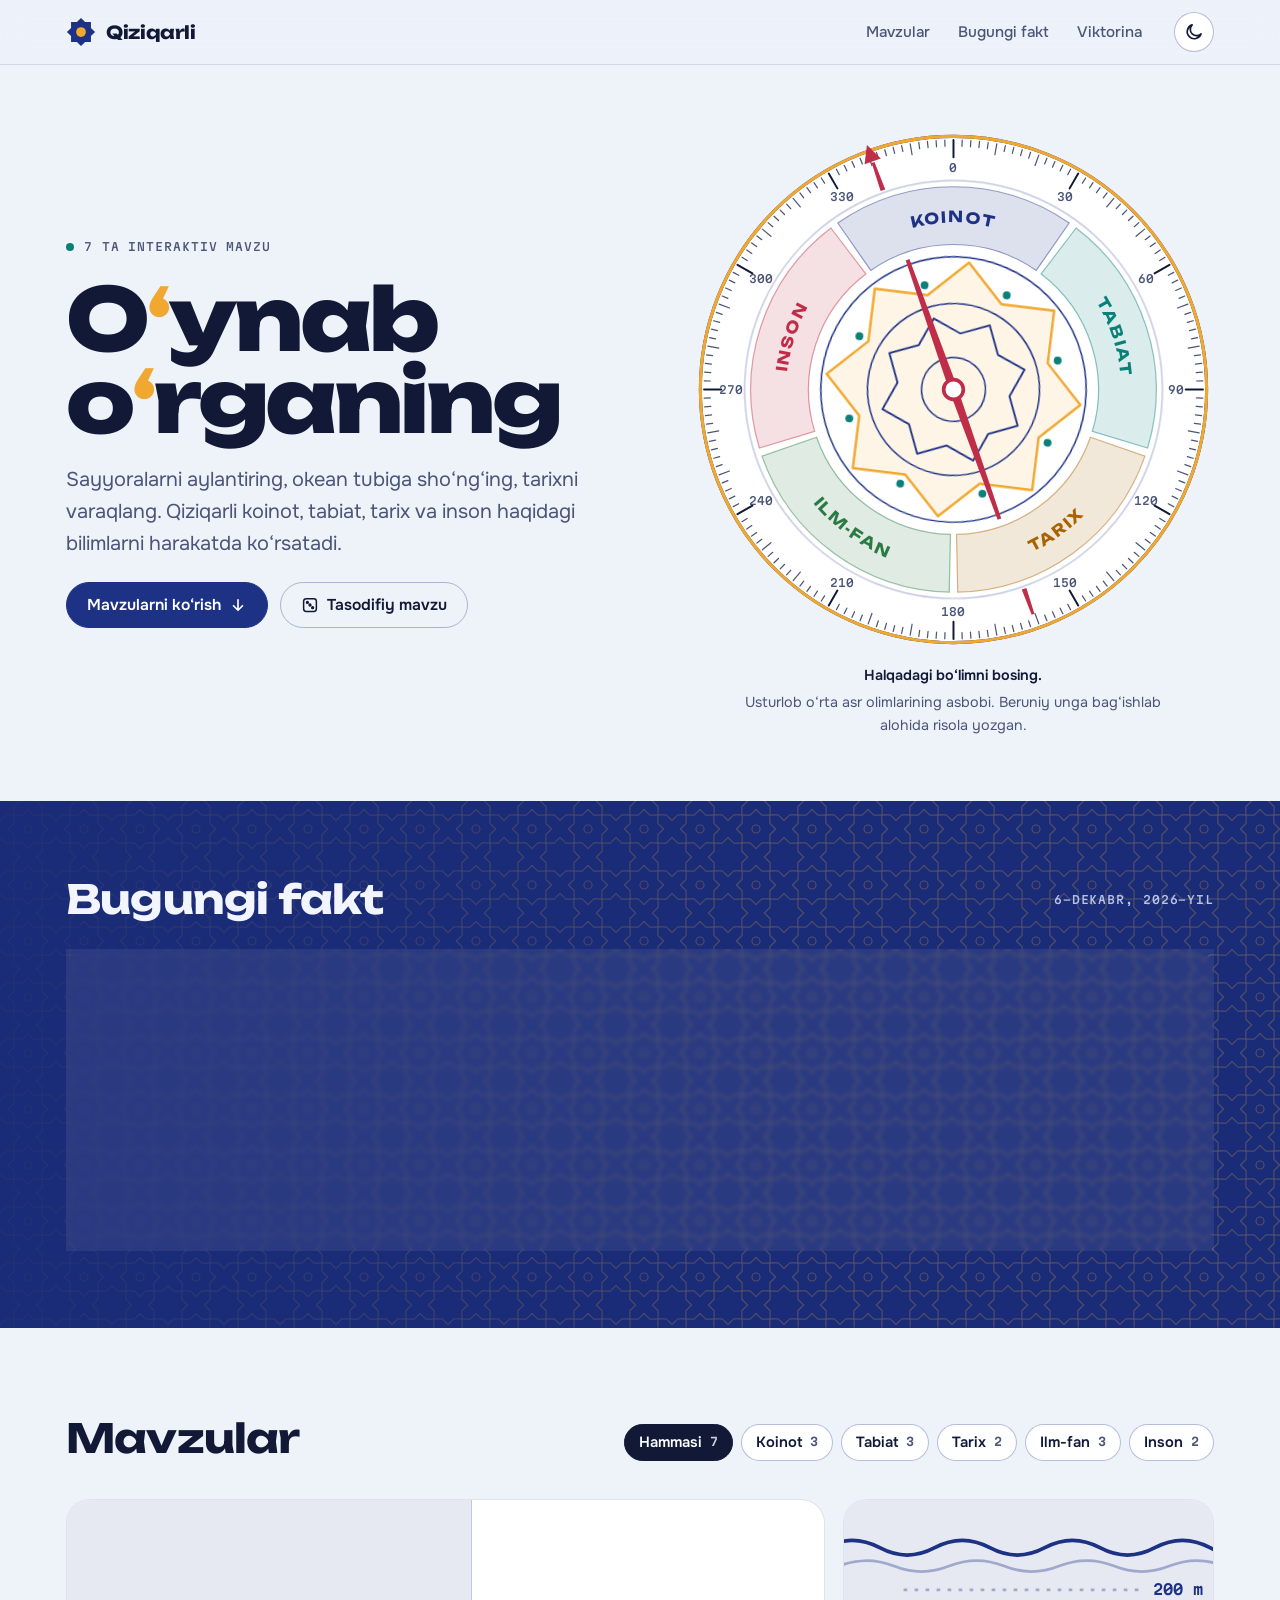
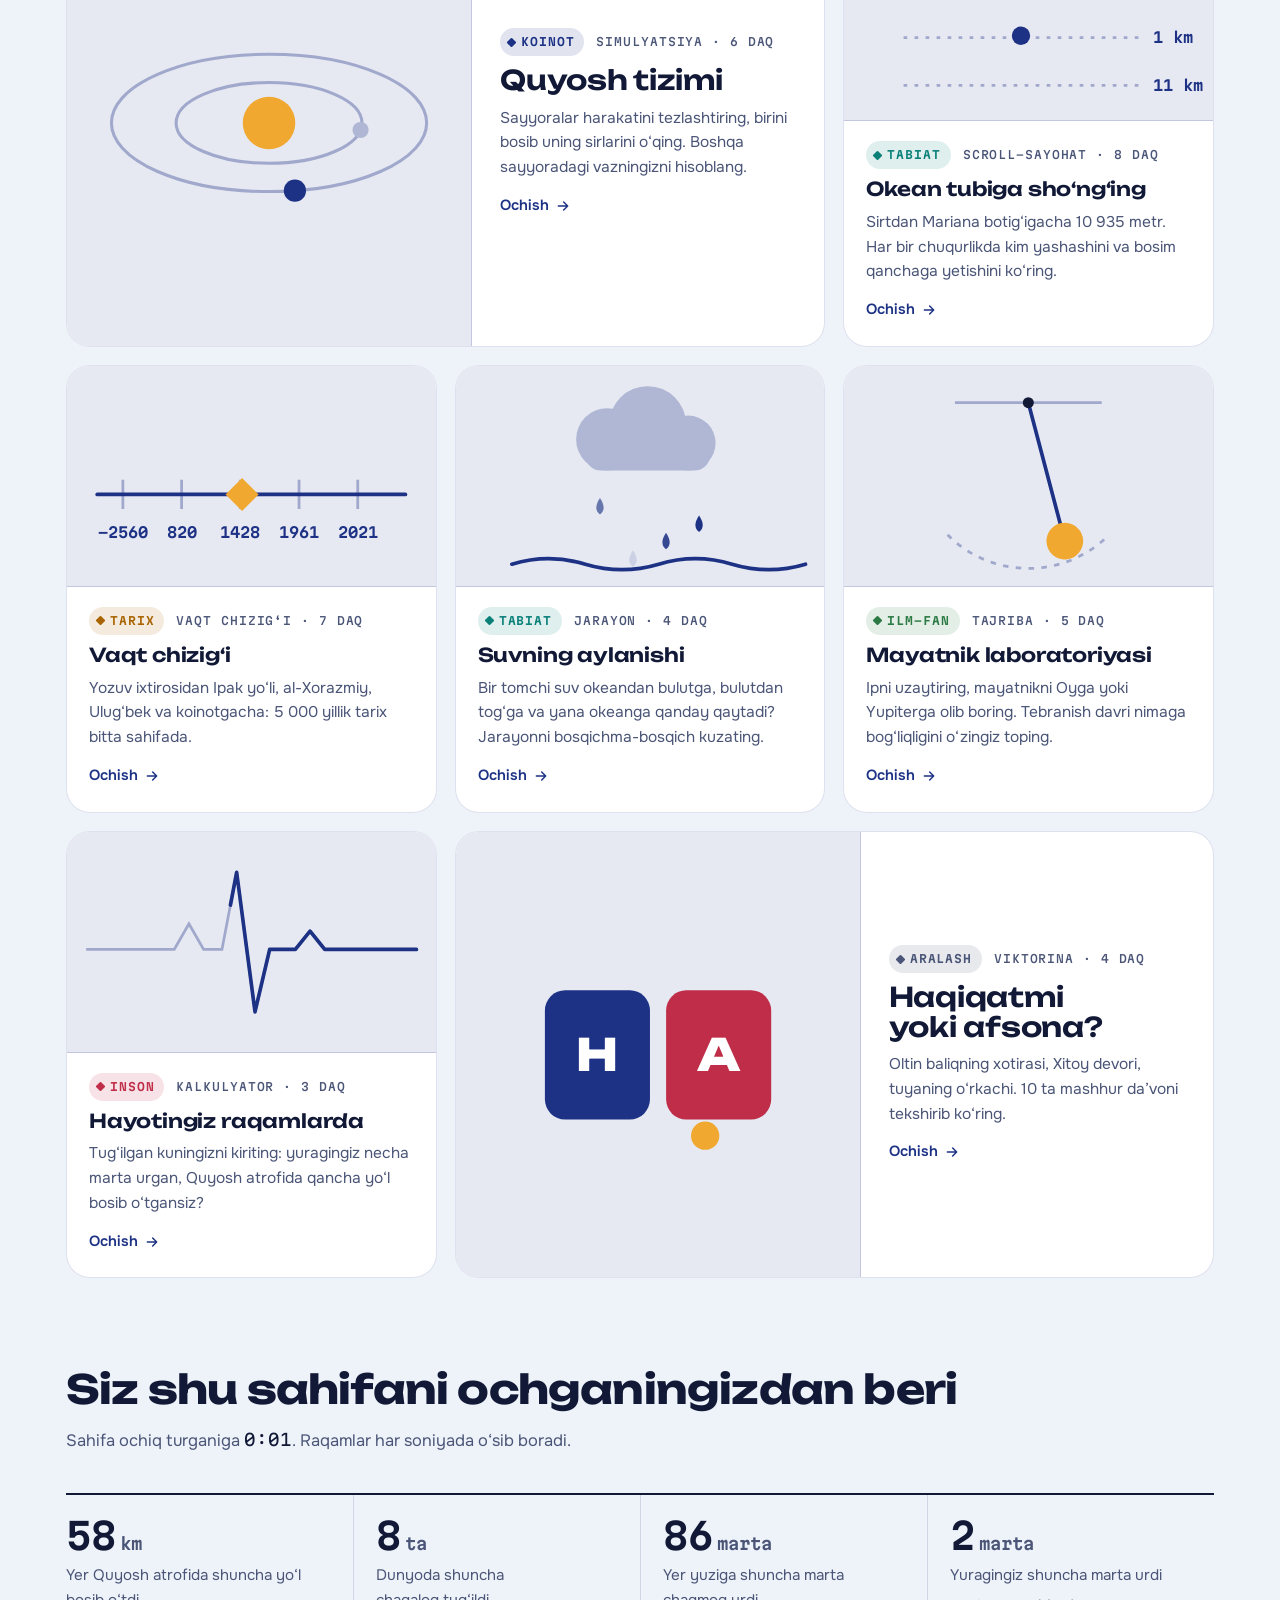
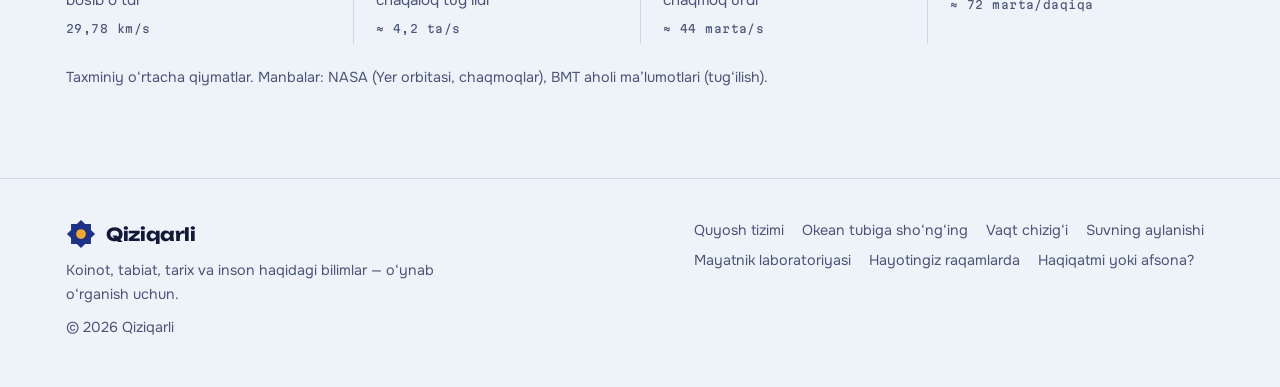
==== index.html @ 674573e4 "Qiziqarli: dizayn tizimi va bosh sahifa - Samarqand koshinlari ranglaridagi dizayn tizimi (kunduzgi/" ====
<!doctype html>
<html lang="uz">
<head>
  <meta charset="utf-8">
  <meta name="viewport" content="width=device-width, initial-scale=1, viewport-fit=cover">
  <meta name="claude:viewport-fit-sides" content="cover">
  <title>Qiziqarli</title>
  <meta name="description" content="Koinot, tabiat, tarix va inson haqidagi interaktiv tushuntirishlar o‘zbek tilida: Quyosh tizimi simulyatsiyasi, okean tubiga sayohat, tarix vaqt chizig‘i, viktorina va boshqalar.">
  <meta property="og:title" content="Qiziqarli">
  <meta property="og:description" content="Dunyoni o‘ynab o‘rganing: interaktiv va animatsion tushuntirishlar o‘zbek tilida.">
  <meta name="theme-color" content="#1d3285">
  <link rel="icon" href="assets/img/favicon.svg" type="image/svg+xml">
  <link rel="preconnect" href="https://fonts.googleapis.com">
  <link rel="preconnect" href="https://fonts.gstatic.com" crossorigin>
  <link rel="stylesheet" href="https://fonts.googleapis.com/css2?family=Martian+Mono:wght@400;500;600&family=Onest:wght@400;500;600;700&family=Unbounded:wght@500;600;700;800&display=swap">
  <link rel="stylesheet" href="assets/css/main.css">
  <link rel="stylesheet" href="assets/css/home.css">
  <script>try{var t=localStorage.getItem("qz-theme");if(t)document.documentElement.setAttribute("data-theme",t)}catch(e){}</script>
</head>
<body data-root="">
  <a class="skip-link" href="#asosiy">Asosiy qismga o‘tish</a>

  <header class="topbar">
    <div class="wrap topbar__in">
      <a class="brand" href="index.html" aria-label="Qiziqarli, bosh sahifa">
        <svg class="brand__mark" viewBox="0 0 32 32" aria-hidden="true"><path class="s" d="M31 16 26.61 20.39 26.61 26.61 20.39 26.61 16 31 11.61 26.61 5.39 26.61 5.39 20.39 1 16 5.39 11.61 5.39 5.39 11.61 5.39 16 1 20.39 5.39 26.61 5.39 26.61 11.61Z"/><circle class="c" cx="16" cy="16" r="5.2"/></svg>
        Qiziqarli
      </a>
      <nav class="nav" aria-label="Asosiy menyu">
        <a href="#mavzular">Mavzular</a>
        <a class="nav__extra" href="#fakt">Bugungi fakt</a>
        <a href="mavzular/viktorina.html">Viktorina</a>
      </nav>
      <button class="theme-btn" type="button" data-theme-toggle aria-label="Tungi rejimga o‘tish">
        <svg class="i-moon" viewBox="0 0 24 24" fill="none" stroke="currentColor" stroke-width="2" stroke-linecap="round" stroke-linejoin="round" aria-hidden="true"><path d="M20.5 14.2A8.5 8.5 0 1 1 9.8 3.5a6.8 6.8 0 0 0 10.7 10.7z"/></svg>
        <svg class="i-sun" viewBox="0 0 24 24" fill="none" stroke="currentColor" stroke-width="2" stroke-linecap="round" aria-hidden="true"><circle cx="12" cy="12" r="4.2"/><path d="M12 2.5v2.2M12 19.3v2.2M2.5 12h2.2M19.3 12h2.2M5.3 5.3l1.6 1.6M17.1 17.1l1.6 1.6M5.3 18.7l1.6-1.6M17.1 6.9l1.6-1.6"/></svg>
      </button>
    </div>
  </header>

  <main id="asosiy">
    <!-- ================= Bosh qism ================= -->
    <section class="hero">
      <div class="wrap hero__in">
        <div class="hero__text">
          <span class="label hero__count"><span class="dot" aria-hidden="true"></span><span data-topic-count>7 ta interaktiv mavzu</span></span>
          <h1>O<span class="tutuq">‘</span>ynab o<span class="tutuq">‘</span>rganing</h1>
          <p class="lead">Sayyoralarni aylantiring, okean tubiga sho‘ng‘ing, tarixni varaqlang. Qiziqarli koinot, tabiat, tarix va inson haqidagi bilimlarni harakatda ko‘rsatadi.</p>
          <div class="hero__ctas">
            <a class="btn" href="#mavzular">
              Mavzularni ko‘rish
              <svg viewBox="0 0 24 24" fill="none" stroke="currentColor" stroke-width="2.2" stroke-linecap="round" stroke-linejoin="round" aria-hidden="true"><path d="M12 5v14M6 13l6 6 6-6"/></svg>
            </a>
            <button class="btn btn--ghost" type="button" data-random-topic>
              <svg viewBox="0 0 24 24" fill="none" stroke="currentColor" stroke-width="2" stroke-linecap="round" stroke-linejoin="round" aria-hidden="true"><rect x="3.5" y="3.5" width="17" height="17" rx="3.5"/><circle cx="8.5" cy="8.5" r="1.2" fill="currentColor"/><circle cx="15.5" cy="15.5" r="1.2" fill="currentColor"/><circle cx="12" cy="12" r="1.2" fill="currentColor"/></svg>
              Tasodifiy mavzu
            </button>
          </div>
        </div>

        <figure class="astro">
          <svg class="astro__svg" id="usturlob" viewBox="-212 -212 424 424" role="group" aria-label="Usturlob: bo‘limni tanlash uchun halqadagi nomni bosing"></svg>
          <figcaption>
            <strong>Halqadagi bo‘limni bosing.</strong>
            <span>Usturlob o‘rta asr olimlarining asbobi. Beruniy unga bag‘ishlab alohida risola yozgan.</span>
          </figcaption>
        </figure>
      </div>
    </section>

    <!-- ================= Bugungi fakt ================= -->
    <section class="band fact-band" id="fakt" aria-labelledby="fakt-title">
      <svg class="naqsh" aria-hidden="true">
        <defs>
          <pattern id="girih" width="56" height="56" patternUnits="userSpaceOnUse">
            <g fill="none" stroke="currentColor" stroke-width="1.2" stroke-linejoin="round">
              <path d="M47.6 28 41.86 33.74 41.86 41.86 33.74 41.86 28 47.6 22.26 41.86 14.14 41.86 14.14 33.74 8.4 28 14.14 22.26 14.14 14.14 22.26 14.14 28 8.4 33.74 14.14 41.86 14.14 41.86 22.26Z"/>
              <path d="M19.6 0 13.86 5.74 13.86 13.86 5.74 13.86 0 19.6-5.74 13.86-13.86 13.86-13.86 5.74-19.6 0-13.86-5.74-13.86-13.86-5.74-13.86 0-19.6 5.74-13.86 13.86-13.86 13.86-5.74Z"/>
              <path d="M75.6 0 69.86 5.74 69.86 13.86 61.74 13.86 56 19.6 50.26 13.86 42.14 13.86 42.14 5.74 36.4 0 42.14-5.74 42.14-13.86 50.26-13.86 56-19.6 61.74-13.86 69.86-13.86 69.86-5.74Z"/>
              <path d="M19.6 56 13.86 61.74 13.86 69.86 5.74 69.86 0 75.6-5.74 69.86-13.86 69.86-13.86 61.74-19.6 56-13.86 50.26-13.86 42.14-5.74 42.14 0 36.4 5.74 42.14 13.86 42.14 13.86 50.26Z"/>
              <path d="M75.6 56 69.86 61.74 69.86 69.86 61.74 69.86 56 75.6 50.26 69.86 42.14 69.86 42.14 61.74 36.4 56 42.14 50.26 42.14 42.14 50.26 42.14 56 36.4 61.74 42.14 69.86 42.14 69.86 50.26Z"/>
              <circle cx="28" cy="28" r="4"/>
            </g>
          </pattern>
          <linearGradient id="naqsh-fade" x1="0" y1="0" x2="1" y2="0">
            <stop offset="0" stop-color="#fff" stop-opacity="0.15"/>
            <stop offset="0.6" stop-color="#fff" stop-opacity="1"/>
          </linearGradient>
          <mask id="naqsh-mask"><rect width="100%" height="100%" fill="url(#naqsh-fade)"/></mask>
        </defs>
        <rect width="100%" height="100%" fill="url(#girih)" mask="url(#naqsh-mask)"/>
      </svg>
      <div class="wrap fact-band__in">
        <div class="fact-band__top">
          <h2 id="fakt-title" data-fact-title>Bugungi fakt</h2>
          <span class="label" data-fact-date></span>
        </div>
        <div class="fact-card">
          <p class="fact-text" data-fact-text aria-live="polite">Quyosh nuri Yerga taxminan 8 daqiqa 20 soniyada yetib keladi. Osmonga qaraganingizda Quyoshni 8 daqiqa oldingi holatida ko‘rasiz.</p>
          <div class="fact-foot">
            <div class="fact-src">
              <span class="tag" data-fact-cat>Koinot</span>
              <span class="label" data-fact-source>Manba: NASA</span>
            </div>
            <div class="fact-actions">
              <button class="btn" type="button" data-fact-next>
                <svg viewBox="0 0 24 24" fill="none" stroke="currentColor" stroke-width="2.2" stroke-linecap="round" stroke-linejoin="round" aria-hidden="true"><path d="M20 12a8 8 0 1 1-2.34-5.66M20 4v4h-4"/></svg>
                Boshqa fakt
              </button>
              <button class="btn btn--ghost" type="button" data-fact-copy>
                <svg viewBox="0 0 24 24" fill="none" stroke="currentColor" stroke-width="2" stroke-linecap="round" stroke-linejoin="round" aria-hidden="true"><rect x="8.5" y="8.5" width="12" height="12" rx="2.5"/><path d="M15.5 8.5V6a2.5 2.5 0 0 0-2.5-2.5H6A2.5 2.5 0 0 0 3.5 6v7A2.5 2.5 0 0 0 6 15.5h2.5"/></svg>
                Nusxa olish
              </button>
            </div>
          </div>
        </div>
      </div>
    </section>

    <!-- ================= Mavzular ================= -->
    <section class="section" id="mavzular" aria-labelledby="mavzular-title">
      <div class="wrap">
        <div class="section-head">
          <div>
            <h2 id="mavzular-title">Mavzular</h2>
          </div>
          <div class="chips" role="group" aria-label="Bo‘lim bo‘yicha saralash" data-chips></div>
        </div>
        <div class="topics" data-topics aria-live="polite"></div>
      </div>
    </section>

    <!-- ================= Jonli hisoblagichlar ================= -->
    <section class="section section--tight" aria-labelledby="hozir-title">
      <div class="wrap">
        <div class="section-head">
          <h2 id="hozir-title">Siz shu sahifani ochganingizdan beri</h2>
          <p>Sahifa ochiq turganiga <span class="elapsed" data-elapsed>0:00</span>. Raqamlar har soniyada o‘sib boradi.</p>
        </div>
        <div class="counters">
          <div class="counter">
            <div class="counter__num" data-counter="29.78">0<small>km</small></div>
            <p>Yer Quyosh atrofida shuncha yo‘l bosib o‘tdi</p>
            <span class="rate">29,78 km/s</span>
          </div>
          <div class="counter">
            <div class="counter__num" data-counter="4.2">0<small>ta</small></div>
            <p>Dunyoda shuncha chaqaloq tug‘ildi</p>
            <span class="rate">≈ 4,2 ta/s</span>
          </div>
          <div class="counter">
            <div class="counter__num" data-counter="44">0<small>marta</small></div>
            <p>Yer yuziga shuncha marta chaqmoq urdi</p>
            <span class="rate">≈ 44 marta/s</span>
          </div>
          <div class="counter">
            <div class="counter__num" data-counter="1.2">0<small>marta</small></div>
            <p>Yuragingiz shuncha marta urdi</p>
            <span class="rate">≈ 72 marta/daqiqa</span>
          </div>
        </div>
        <p class="counters-note">Taxminiy o‘rtacha qiymatlar. Manbalar: NASA (Yer orbitasi, chaqmoqlar), BMT aholi ma’lumotlari (tug‘ilish).</p>
      </div>
    </section>
  </main>

  <footer class="footer">
    <div class="wrap footer__in">
      <div class="footer__about">
        <a class="brand" href="index.html">
          <svg class="brand__mark" viewBox="0 0 32 32" aria-hidden="true"><path class="s" d="M31 16 26.61 20.39 26.61 26.61 20.39 26.61 16 31 11.61 26.61 5.39 26.61 5.39 20.39 1 16 5.39 11.61 5.39 5.39 11.61 5.39 16 1 20.39 5.39 26.61 5.39 26.61 11.61Z"/><circle class="c" cx="16" cy="16" r="5.2"/></svg>
          Qiziqarli
        </a>
        <p>Koinot, tabiat, tarix va inson haqidagi bilimlar — o‘ynab o‘rganish uchun.</p>
        <p>© <span data-year>2026</span> Qiziqarli</p>
      </div>
      <ul class="footer__links" data-footer-links></ul>
    </div>
  </footer>

  <script src="assets/js/data.js"></script>
  <script src="assets/js/common.js"></script>
  <script src="assets/js/home.js"></script>
</body>
</html>
---- assets/css/main.css ----
/* =========================================================================
   Qiziqarli — umumiy dizayn tizimi
   Ilhom: Samarqand koshinlari (lojuvard, firuza, za’faron, anor) va
   Ulug‘bek davri usturlobi. Barcha ranglar token orqali, ikki mavzu
   (kunduzgi / tungi) uchun aniqlangan.
   Layout: yopishqoq menyu → usturlobli bosh qism → girih naqshli fakt bandi
           → bento mavzular → jonli hisoblagichlar → pastki qism
   ========================================================================= */

:root {
  /* --- Ranglar (kunduzgi) --- */
  --sir: #eef2f9;            /* sirlangan oq koshin — sahifa foni */
  --sirt: #ffffff;           /* kartalar yuzasi */
  --sirt-2: #e2e8f4;         /* ikkinchi darajali yuza */
  --siyoh: #111936;          /* asosiy matn */
  --siyoh-2: #4a5577;        /* yordamchi matn */
  --lojuvard: #1d3285;       /* brend: lojuvard ko‘k */
  --firuza: #0a8079;         /* firuza */
  --zafaron: #a96300;        /* za’faron (matn uchun to‘q) */
  --zafaron-yorqin: #f0a830; /* za’faron (bezak uchun yorqin) */
  --anor: #bf2d48;           /* anor qizili */
  --yashm: #2c7a43;          /* yashm yashili */
  --chiziq: rgba(29, 50, 133, 0.14);
  --chiziq-kuchli: rgba(29, 50, 133, 0.32);
  --soya: 0 1px 2px rgba(17, 25, 54, 0.06), 0 12px 32px -16px rgba(17, 25, 54, 0.25);
  --ustida: #ffffff;         /* rangli tugma ustidagi matn */
  --ustida-zafaron: #111936; /* za’faron fon ustidagi matn (ikkala mavzuda bir xil) */
  --band: #1a2c78;           /* lojuvard band foni */
  --band-matn: #f2f5fd;
  --band-matn-2: #b9c4ea;
  --band-naqsh: rgba(240, 168, 48, 0.26);
  --band-karta: rgba(255, 255, 255, 0.07);

  /* --- Bo‘lim ranglari --- */
  --c-koinot: var(--lojuvard);
  --c-tabiat: var(--firuza);
  --c-tarix: var(--zafaron);
  --c-ilm: var(--yashm);
  --c-inson: var(--anor);

  /* --- Shriftlar --- */
  --f-display: "Unbounded", "Arial Black", system-ui, sans-serif;
  --f-body: "Onest", system-ui, -apple-system, "Segoe UI", Roboto, sans-serif;
  --f-mono: "Martian Mono", ui-monospace, "SFMono-Regular", Menlo, Consolas, monospace;

  /* --- O‘lchamlar --- */
  --fs-hero: clamp(2.5rem, 1.2rem + 5.4vw, 5.4rem);
  --fs-h1: clamp(2.1rem, 1.3rem + 3.4vw, 4rem);
  --fs-h2: clamp(1.6rem, 1.15rem + 1.9vw, 2.5rem);
  --fs-h3: 1.12rem;
  --fs-lead: clamp(1.06rem, 1rem + 0.35vw, 1.25rem);
  --fs-body: 1.03rem;
  --fs-small: 0.9rem;
  --fs-label: 0.7rem;

  --r-s: 10px;
  --r-m: 16px;
  --r-l: 24px;
  --wrap: 1180px;
  --gutter-l: max(16px, env(safe-area-inset-left, 0px));
  --gutter-r: max(16px, env(safe-area-inset-right, 0px));
  --ease-out: cubic-bezier(0.22, 1, 0.36, 1);
  --ease-spring: cubic-bezier(0.34, 1.56, 0.64, 1);
}

@media (prefers-color-scheme: dark) {
  :root:not([data-theme="light"]) {
    --sir: #0a1130;
    --sirt: #111a43;
    --sirt-2: #1a2559;
    --siyoh: #e9edfb;
    --siyoh-2: #a6b0d2;
    --lojuvard: #9fb2ff;
    --firuza: #3fd4c4;
    --zafaron: #f5b648;
    --zafaron-yorqin: #f5b648;
    --anor: #ff7a91;
    --yashm: #74d08b;
    --chiziq: rgba(159, 178, 255, 0.16);
    --chiziq-kuchli: rgba(159, 178, 255, 0.34);
    --soya: 0 1px 2px rgba(0, 0, 0, 0.3), 0 14px 36px -16px rgba(0, 0, 0, 0.7);
    --ustida: #0a1130;
    --band: #101b55;
    --band-matn: #eef2fd;
    --band-matn-2: #aab6e2;
    --band-naqsh: rgba(245, 182, 72, 0.18);
    --band-karta: rgba(255, 255, 255, 0.06);
    color-scheme: dark;
  }
}

:root[data-theme="dark"] {
  --sir: #0a1130;
  --sirt: #111a43;
  --sirt-2: #1a2559;
  --siyoh: #e9edfb;
  --siyoh-2: #a6b0d2;
  --lojuvard: #9fb2ff;
  --firuza: #3fd4c4;
  --zafaron: #f5b648;
  --zafaron-yorqin: #f5b648;
  --anor: #ff7a91;
  --yashm: #74d08b;
  --chiziq: rgba(159, 178, 255, 0.16);
  --chiziq-kuchli: rgba(159, 178, 255, 0.34);
  --soya: 0 1px 2px rgba(0, 0, 0, 0.3), 0 14px 36px -16px rgba(0, 0, 0, 0.7);
  --ustida: #0a1130;
  --band: #101b55;
  --band-matn: #eef2fd;
  --band-matn-2: #aab6e2;
  --band-naqsh: rgba(245, 182, 72, 0.18);
  --band-karta: rgba(255, 255, 255, 0.06);
  color-scheme: dark;
}

/* =========================== Asos =========================== */

*,
*::before,
*::after { box-sizing: border-box; }

html { -webkit-text-size-adjust: 100%; scroll-behavior: smooth; }

body {
  margin: 0;
  background: var(--sir);
  color: var(--siyoh);
  font-family: var(--f-body);
  font-size: var(--fs-body);
  line-height: 1.6;
  -webkit-font-smoothing: antialiased;
  text-rendering: optimizeLegibility;
  overflow-x: hidden;
}

img, svg, canvas, video { max-width: 100%; }
img { height: auto; }

h1, h2, h3, h4 {
  font-family: var(--f-display);
  line-height: 1.08;
  letter-spacing: -0.02em;
  margin: 0;
  text-wrap: balance;
}
h1 { font-size: var(--fs-h1); font-weight: 800; }
h2 { font-size: var(--fs-h2); font-weight: 700; }
h3 { font-size: var(--fs-h3); font-weight: 600; letter-spacing: -0.01em; }

p { margin: 0; text-wrap: pretty; }

a { color: var(--lojuvard); text-underline-offset: 3px; }
a:hover { text-decoration-thickness: 2px; }

:focus-visible {
  outline: 2.5px solid var(--firuza);
  outline-offset: 3px;
  border-radius: 6px;
}

::selection { background: var(--zafaron-yorqin); color: var(--ustida-zafaron); }

.wrap {
  width: 100%;
  max-width: var(--wrap);
  margin-inline: auto;
  padding-left: var(--gutter-l);
  padding-right: var(--gutter-r);
}

.sr-only {
  position: absolute !important;
  width: 1px; height: 1px;
  padding: 0; margin: -1px;
  overflow: hidden; clip: rect(0 0 0 0);
  white-space: nowrap; border: 0;
}

.skip-link {
  position: absolute;
  left: 16px;
  top: -60px;
  z-index: 100;
  background: var(--lojuvard);
  color: var(--ustida);
  padding: 10px 16px;
  border-radius: var(--r-s);
  font-weight: 600;
  text-decoration: none;
}
.skip-link:focus { top: calc(12px + env(safe-area-inset-top, 0px)); }

/* O‘zbekcha o‘/g‘ belgisi — bezak sifatida za’faron rangda */
.tutuq { color: var(--zafaron-yorqin); }

/* Kichik yorliq (Martian Mono) */
.label {
  font-family: var(--f-mono);
  font-size: var(--fs-label);
  font-weight: 500;
  letter-spacing: 0.08em;
  text-transform: uppercase;
  color: var(--siyoh-2);
}

.num { font-family: var(--f-mono); font-variant-numeric: tabular-nums; }

/* =========================== Menyu =========================== */

.topbar {
  position: sticky;
  top: env(safe-area-inset-top, 0px);
  z-index: 50;
  background: color-mix(in srgb, var(--sir) 84%, transparent);
  backdrop-filter: saturate(1.4) blur(14px);
  -webkit-backdrop-filter: saturate(1.4) blur(14px);
  border-bottom: 1px solid var(--chiziq);
}
.topbar__in {
  display: flex;
  align-items: center;
  gap: 20px;
  min-height: 64px;
}
.brand {
  display: inline-flex;
  align-items: center;
  gap: 10px;
  text-decoration: none;
  color: var(--siyoh);
  font-family: var(--f-display);
  font-weight: 700;
  font-size: 1.12rem;
  letter-spacing: -0.02em;
}
.brand__mark { width: 30px; height: 30px; flex: none; }
.brand:hover .brand__mark { transform: rotate(45deg); }
.brand__mark { transition: transform 0.6s var(--ease-spring); }

.nav {
  display: flex;
  align-items: center;
  gap: 4px;
  margin-left: auto;
}
.nav a {
  color: var(--siyoh-2);
  text-decoration: none;
  font-weight: 500;
  font-size: 0.95rem;
  padding: 8px 12px;
  border-radius: 999px;
  transition: color 0.2s, background 0.2s;
}
.nav a:hover { color: var(--siyoh); background: var(--sirt-2); }
.nav a[aria-current="page"] { color: var(--siyoh); }

.theme-btn {
  flex: none;
  display: inline-grid;
  place-items: center;
  width: 40px;
  height: 40px;
  border-radius: 999px;
  border: 1px solid var(--chiziq-kuchli);
  background: var(--sirt);
  color: var(--siyoh);
  cursor: pointer;
  transition: transform 0.4s var(--ease-spring), background 0.2s;
}
.theme-btn:hover { transform: rotate(-20deg); }
.theme-btn svg { width: 20px; height: 20px; }
.theme-btn .i-sun { display: none; }
:root[data-theme="dark"] .theme-btn .i-sun { display: block; }
:root[data-theme="dark"] .theme-btn .i-moon { display: none; }
@media (prefers-color-scheme: dark) {
  :root:not([data-theme="light"]) .theme-btn .i-sun { display: block; }
  :root:not([data-theme="light"]) .theme-btn .i-moon { display: none; }
}

@media (max-width: 640px) {
  .nav a.nav__extra { display: none; }
  .topbar__in { gap: 8px; }
  .nav a { padding: 8px 10px; }
}

/* =========================== Tugmalar =========================== */

.btn {
  --btn-bg: var(--lojuvard);
  --btn-fg: var(--ustida);
  display: inline-flex;
  align-items: center;
  justify-content: center;
  gap: 8px;
  min-height: 46px;
  padding: 10px 20px;
  border-radius: 999px;
  border: 1.5px solid var(--btn-bg);
  background: var(--btn-bg);
  color: var(--btn-fg);
  font: 600 0.98rem/1.2 var(--f-body);
  text-decoration: none;
  cursor: pointer;
  transition: transform 0.25s var(--ease-spring), box-shadow 0.25s, background 0.2s, color 0.2s;
  -webkit-tap-highlight-color: transparent;
}
.btn:hover { transform: translateY(-2px); box-shadow: var(--soya); text-decoration: none; }
.btn:active { transform: translateY(0) scale(0.98); }
.btn svg { width: 18px; height: 18px; flex: none; }

.btn--ghost {
  --btn-bg: transparent;
  --btn-fg: var(--siyoh);
  border-color: var(--chiziq-kuchli);
}
.btn--ghost:hover { background: var(--sirt); }

.btn--small { min-height: 38px; padding: 6px 14px; font-size: 0.9rem; }

.btn[disabled], .btn[aria-disabled="true"] { opacity: 0.45; pointer-events: none; }

/* Segmentli tanlov (masalan: Yer / Oy / Mars) */
.seg {
  display: inline-flex;
  flex-wrap: wrap;
  gap: 4px;
  padding: 4px;
  border-radius: 999px;
  background: var(--sirt-2);
}
.seg button {
  border: 0;
  background: transparent;
  color: var(--siyoh-2);
  font: 600 0.88rem/1 var(--f-body);
  padding: 9px 14px;
  border-radius: 999px;
  cursor: pointer;
  transition: background 0.2s, color 0.2s;
}
.seg button:hover { color: var(--siyoh); }
.seg button[aria-pressed="true"] {
  background: var(--sirt);
  color: var(--siyoh);
  box-shadow: 0 1px 3px rgba(17, 25, 54, 0.16);
}

/* Slayder */
input[type="range"] {
  accent-color: var(--lojuvard);
  width: 100%;
  min-width: 0;
  height: 28px;
  cursor: pointer;
}

.field { display: grid; gap: 6px; min-width: 0; }
.field__top { display: flex; justify-content: space-between; align-items: baseline; gap: 12px; }
.field__value { font-family: var(--f-mono); font-size: 0.85rem; color: var(--siyoh); font-variant-numeric: tabular-nums; }

input[type="date"],
input[type="number"],
input[type="text"] {
  font: 500 1rem/1.2 var(--f-body);
  color: var(--siyoh);
  background: var(--sirt);
  border: 1.5px solid var(--chiziq-kuchli);
  border-radius: var(--r-s);
  padding: 11px 14px;
  min-width: 0;
}
input:focus-visible { border-color: var(--firuza); }

/* =========================== Teg (bo‘lim yorlig‘i) =========================== */

.tag {
  --c: var(--lojuvard);
  display: inline-flex;
  align-items: center;
  gap: 6px;
  font-family: var(--f-mono);
  font-size: var(--fs-label);
  font-weight: 600;
  letter-spacing: 0.08em;
  text-transform: uppercase;
  color: var(--c);
  background: color-mix(in srgb, var(--c) 13%, transparent);
  padding: 5px 10px 5px 8px;
  border-radius: 999px;
  white-space: nowrap;
}
.tag::before {
  content: "";
  width: 7px;
  height: 7px;
  background: currentColor;
  transform: rotate(45deg);
  border-radius: 1px;
}
[data-cat="koinot"] { --c: var(--c-koinot); }
[data-cat="tabiat"] { --c: var(--c-tabiat); }
[data-cat="tarix"] { --c: var(--c-tarix); }
[data-cat="ilm"] { --c: var(--c-ilm); }
[data-cat="inson"] { --c: var(--c-inson); }
[data-cat="aralash"] { --c: var(--siyoh-2); }

/* =========================== Bo‘lim sarlavhalari =========================== */

.section { padding-block: clamp(56px, 7vw, 104px); }
.section-head {
  display: flex;
  flex-wrap: wrap;
  align-items: end;
  justify-content: space-between;
  gap: 16px 32px;
  margin-bottom: clamp(24px, 3vw, 40px);
}
.section-head p { color: var(--siyoh-2); max-width: 52ch; }

/* =========================== Girih naqshli band =========================== */

.band {
  position: relative;
  isolation: isolate;
  background: var(--band);
  color: var(--band-matn);
  overflow: hidden;
}
.band .naqsh {
  position: absolute;
  inset: 0;
  width: 100%;
  height: 100%;
  z-index: -1;
  color: var(--band-naqsh);
  pointer-events: none;
}
.band .label { color: var(--band-matn-2); }

/* =========================== Mavzu sahifalari (umumiy) =========================== */

.topic-hero { padding-block: clamp(28px, 4vw, 56px) clamp(24px, 3vw, 40px); }
.back-link {
  display: inline-flex;
  align-items: center;
  gap: 8px;
  color: var(--siyoh-2);
  text-decoration: none;
  font-weight: 500;
  font-size: 0.95rem;
  margin-bottom: 22px;
}
.back-link:hover { color: var(--siyoh); }
.back-link svg { width: 18px; height: 18px; transition: transform 0.25s var(--ease-out); }
.back-link:hover svg { transform: translateX(-4px); }

.topic-meta { display: flex; flex-wrap: wrap; align-items: center; gap: 8px 14px; margin-bottom: 16px; }
.topic-hero h1 { max-width: 18ch; }
.topic-hero .lead {
  margin-top: 18px;
  max-width: 62ch;
  font-size: var(--fs-lead);
  color: var(--siyoh-2);
}

/* Interaktiv sahna */
.stage {
  background: var(--sirt);
  border: 1px solid var(--chiziq);
  border-radius: var(--r-l);
  box-shadow: var(--soya);
  overflow: hidden;
}
.stage__bar {
  display: flex;
  flex-wrap: wrap;
  align-items: center;
  gap: 12px 16px;
  padding: 14px 18px;
  border-top: 1px solid var(--chiziq);
}
.stage__bar--top { border-top: 0; border-bottom: 1px solid var(--chiziq); }

.panel {
  background: var(--sirt);
  border: 1px solid var(--chiziq);
  border-radius: var(--r-m);
  padding: 20px;
  min-width: 0;
}

/* Belgi–qiymat juftliklari */
.stats {
  display: grid;
  grid-template-columns: repeat(auto-fit, minmax(140px, 1fr));
  gap: 1px;
  background: var(--chiziq);
  border: 1px solid var(--chiziq);
  border-radius: var(--r-m);
  overflow: hidden;
  margin: 0;
}
.stats > div { background: var(--sirt); padding: 14px 16px; min-width: 0; }
.stats dt { font-family: var(--f-mono); font-size: var(--fs-label); letter-spacing: 0.08em; text-transform: uppercase; color: var(--siyoh-2); }
.stats dd { margin: 4px 0 0; font-family: var(--f-mono); font-size: 1.05rem; font-weight: 600; font-variant-numeric: tabular-nums; overflow-wrap: anywhere; }

/* "Bilasizmi?" ro‘yxati */
.didyou { padding-block: clamp(48px, 6vw, 88px) 0; }
.didyou h2 { margin-bottom: 28px; }
.fact-list {
  list-style: none;
  margin: 0;
  padding: 0;
  display: grid;
  grid-template-columns: repeat(auto-fit, minmax(min(100%, 280px), 1fr));
  gap: 14px;
}
.fact-list li {
  position: relative;
  padding: 20px 20px 20px 52px;
  background: var(--sirt);
  border: 1px solid var(--chiziq);
  border-radius: var(--r-m);
  min-width: 0;
}
.fact-list li::before {
  content: "";
  position: absolute;
  left: 20px;
  top: 25px;
  width: 16px;
  height: 16px;
  background: var(--zafaron-yorqin);
  clip-path: polygon(50% 0, 64% 18%, 85% 15%, 82% 36%, 100% 50%, 82% 64%, 85% 85%, 64% 82%, 50% 100%, 36% 82%, 15% 85%, 18% 64%, 0 50%, 18% 36%, 15% 15%, 36% 18%);
}
.fact-list strong { color: var(--siyoh); }
.fact-list p { color: var(--siyoh-2); }

/* Keyingi mavzu */
.next-topic { padding-block: clamp(48px, 6vw, 88px); }
.next-card {
  --c: var(--lojuvard);
  display: grid;
  grid-template-columns: 1fr auto;
  align-items: center;
  gap: 16px 24px;
  padding: clamp(22px, 3vw, 36px);
  border-radius: var(--r-l);
  background: color-mix(in srgb, var(--c) 10%, var(--sirt));
  border: 1px solid color-mix(in srgb, var(--c) 30%, transparent);
  color: var(--siyoh);
  text-decoration: none;
  transition: transform 0.3s var(--ease-out), box-shadow 0.3s;
}
.next-card:hover { transform: translateY(-3px); box-shadow: var(--soya); text-decoration: none; }
.next-card h3 { font-size: clamp(1.3rem, 1rem + 1.2vw, 2rem); margin-top: 8px; }
.next-card p { color: var(--siyoh-2); margin-top: 8px; max-width: 56ch; }
.next-card__arrow {
  display: grid;
  place-items: center;
  width: 56px;
  height: 56px;
  border-radius: 999px;
  background: var(--c);
  color: var(--ustida);
  transition: transform 0.35s var(--ease-spring);
}
.next-card:hover .next-card__arrow { transform: translateX(4px) rotate(-8deg); }
.next-card__arrow svg { width: 24px; height: 24px; }

/* =========================== Pastki qism =========================== */

.footer {
  border-top: 1px solid var(--chiziq);
  padding-block: 40px 48px;
  color: var(--siyoh-2);
  font-size: var(--fs-small);
}
.footer__in {
  display: flex;
  flex-wrap: wrap;
  gap: 20px 48px;
  justify-content: space-between;
  align-items: start;
}
.footer__about { max-width: 46ch; display: grid; gap: 10px; }
.footer__links { display: flex; flex-wrap: wrap; gap: 6px 18px; list-style: none; margin: 0; padding: 0; max-width: 520px; }
.footer__links a { color: var(--siyoh-2); text-decoration: none; }
.footer__links a:hover { color: var(--siyoh); text-decoration: underline; }

/* Bildirishnoma (toast) */
.toast {
  position: fixed;
  left: 50%;
  bottom: calc(24px + env(safe-area-inset-bottom, 0px));
  transform: translate(-50%, 20px);
  background: var(--siyoh);
  color: var(--sir);
  padding: 12px 20px;
  border-radius: 999px;
  font-weight: 600;
  font-size: 0.92rem;
  opacity: 0;
  pointer-events: none;
  transition: opacity 0.25s, transform 0.35s var(--ease-spring);
  z-index: 80;
  max-width: calc(100% - 32px);
}
.toast.is-on { opacity: 1; transform: translate(-50%, 0); }

/* =========================== Harakatni kamaytirish =========================== */

@media (prefers-reduced-motion: reduce) {
  *,
  *::before,
  *::after {
    animation-duration: 0.01ms !important;
    animation-iteration-count: 1 !important;
    transition-duration: 0.01ms !important;
    scroll-behavior: auto !important;
  }
}

/* Brend belgisi (8 qirrali yulduz) */
.brand__mark .s { fill: var(--lojuvard); }
.brand__mark .c { fill: var(--zafaron-yorqin); }
---- assets/css/home.css ----
/* =========================================================================
   Bosh sahifa uslublari
   ========================================================================= */

/* ---------- Bosh qism (hero) ---------- */
.hero { padding-block: clamp(32px, 5vw, 72px) clamp(40px, 5vw, 80px); }
.hero__in {
  display: grid;
  grid-template-columns: minmax(0, 1.05fr) minmax(0, 0.95fr);
  align-items: center;
  gap: clamp(24px, 4vw, 64px);
}
.hero__text { min-width: 0; display: grid; gap: 22px; justify-items: start; }
.hero__count { display: inline-flex; align-items: center; gap: 10px; }
.hero__count .dot {
  width: 8px;
  height: 8px;
  border-radius: 50%;
  background: var(--firuza);
  box-shadow: 0 0 0 0 color-mix(in srgb, var(--firuza) 50%, transparent);
  animation: ping 2.4s var(--ease-out) infinite;
}
@keyframes ping {
  0% { box-shadow: 0 0 0 0 color-mix(in srgb, var(--firuza) 55%, transparent); }
  80%, 100% { box-shadow: 0 0 0 10px color-mix(in srgb, var(--firuza) 0%, transparent); }
}
.hero h1 {
  font-size: var(--fs-hero);
  font-weight: 800;
  line-height: 0.95;
  letter-spacing: -0.04em;
  max-width: 9ch;
}
.hero h1 .tutuq { font-weight: 700; }
.hero .lead { font-size: var(--fs-lead); color: var(--siyoh-2); max-width: 46ch; }
.hero__ctas { display: flex; flex-wrap: wrap; gap: 12px; }

/* ---------- Usturlob ---------- */
.astro { margin: 0; min-width: 0; display: grid; justify-items: center; gap: 14px; }
.astro__svg {
  width: min(100%, 540px);
  height: auto;
  aspect-ratio: 1;
  overflow: visible;
  touch-action: manipulation;
  user-select: none;
  -webkit-user-select: none;
}
.astro figcaption { text-align: center; color: var(--siyoh-2); font-size: var(--fs-small); max-width: 44ch; display: grid; gap: 4px; }
.astro figcaption strong { color: var(--siyoh); font-weight: 600; }

.a-mater { fill: var(--sirt); stroke: var(--lojuvard); stroke-width: 2.5; }
.a-mater-draw {
  fill: none;
  stroke: var(--zafaron-yorqin);
  stroke-width: 2.5;
  stroke-dasharray: 1295;
  stroke-dashoffset: 1295;
  animation: draw 1.4s var(--ease-out) 0.1s forwards;
}
@keyframes draw { to { stroke-dashoffset: 0; } }
.a-hair { fill: none; stroke: var(--chiziq-kuchli); stroke-width: 1; }
.a-ticks { fill: none; stroke: var(--siyoh-2); stroke-width: 1; stroke-linecap: round; }
.a-ticks-major { stroke: var(--siyoh); stroke-width: 1.6; }
.a-num { fill: var(--siyoh-2); font-family: var(--f-mono); font-size: 9px; font-weight: 500; }
.a-limb-in { animation: fade 0.9s var(--ease-out) 0.15s both; }
@keyframes fade { from { opacity: 0; } }

.a-seg { cursor: pointer; outline: none; }
.a-seg-in {
  transform-box: fill-box;
  transform-origin: center;
  animation: segIn 0.7s var(--ease-spring) both;
  animation-delay: calc(0.35s + var(--i) * 0.08s);
}
@keyframes segIn { from { opacity: 0; transform: scale(0.9); } }
.a-seg path.bg {
  fill: color-mix(in srgb, var(--c) 15%, var(--sirt));
  stroke: color-mix(in srgb, var(--c) 45%, transparent);
  stroke-width: 1;
  transition: fill 0.35s, stroke 0.35s;
}
.a-seg text {
  fill: var(--c);
  font-family: var(--f-display);
  font-size: 12.5px;
  font-weight: 700;
  letter-spacing: 0.1em;
  text-transform: uppercase;
  pointer-events: none;
  transition: fill 0.35s;
}
.a-seg:hover path.bg { fill: color-mix(in srgb, var(--c) 28%, var(--sirt)); }
.a-seg.is-on path.bg { fill: var(--c); stroke: var(--c); }
.a-seg.is-on text { fill: var(--ustida); }
.a-seg:focus-visible path.bg { stroke: var(--firuza); stroke-width: 3; }

.a-rete-in {
  transform-box: fill-box;
  transform-origin: center;
  animation: reteIn 1.2s var(--ease-out) 0.2s both;
}
@keyframes reteIn { from { opacity: 0; transform: rotate(-60deg) scale(0.8); } }
.a-star-big { fill: color-mix(in srgb, var(--zafaron-yorqin) 12%, transparent); stroke: var(--zafaron-yorqin); stroke-width: 2; stroke-linejoin: round; }
.a-star-small { fill: none; stroke: var(--lojuvard); stroke-width: 1.5; stroke-linejoin: round; }
.a-rete-ring { fill: none; stroke: var(--lojuvard); stroke-width: 1.2; }
.a-rete-dot { fill: var(--firuza); }
.a-center { cursor: pointer; outline: none; }
.a-center .hit { fill: transparent; }
.a-center:focus-visible .hit { stroke: var(--firuza); stroke-width: 3; }

.a-rule { fill: var(--anor); }
.a-rule-tip { fill: var(--anor); }
.a-pin { fill: var(--sirt); stroke: var(--anor); stroke-width: 3; }

/* ---------- Bugungi fakt bandi ---------- */
.fact-band { padding-block: clamp(48px, 6vw, 88px); scroll-margin-top: 64px; }
.fact-band__in { display: grid; gap: 28px; }
.fact-band__top { display: flex; flex-wrap: wrap; align-items: center; justify-content: space-between; gap: 12px 24px; }
.fact-band h2 { color: var(--band-matn); }
.fact-card {
  background: var(--band-karta);
  border: 1px solid color-mix(in srgb, var(--band-matn) 16%, transparent);
  border-radius: var(--r-l);
  padding: clamp(22px, 4vw, 48px);
  display: grid;
  gap: 28px;
  backdrop-filter: blur(2px);
}
.fact-text {
  font-family: var(--f-body);
  font-weight: 500;
  font-size: clamp(1.3rem, 1rem + 1.4vw, 2.05rem);
  line-height: 1.32;
  letter-spacing: -0.012em;
  max-width: 40ch;
  color: var(--band-matn);
  min-height: 3.96em;
}
.fact-text.is-swapping { animation: factIn 0.5s var(--ease-out); }
@keyframes factIn { from { opacity: 0.2; transform: translateY(10px); } }
.fact-foot { display: flex; flex-wrap: wrap; align-items: center; justify-content: space-between; gap: 16px; }
.fact-src { display: flex; flex-wrap: wrap; align-items: center; gap: 12px; }
.fact-src .tag { --c: var(--zafaron-yorqin); }
.fact-actions { display: flex; flex-wrap: wrap; gap: 10px; }
.fact-band .btn { --btn-bg: var(--zafaron-yorqin); --btn-fg: var(--ustida-zafaron); }
.fact-band .btn--ghost { --btn-bg: transparent; --btn-fg: var(--band-matn); border-color: color-mix(in srgb, var(--band-matn) 35%, transparent); }
.fact-band .btn--ghost:hover { background: color-mix(in srgb, var(--band-matn) 10%, transparent); }

/* ---------- Mavzular ---------- */
#mavzular { scroll-margin-top: 64px; }
.chips { display: flex; flex-wrap: wrap; gap: 8px; }
.chip {
  --c: var(--siyoh);
  display: inline-flex;
  align-items: center;
  gap: 8px;
  border: 1.5px solid var(--chiziq-kuchli);
  background: var(--sirt);
  color: var(--siyoh);
  font: 600 0.92rem/1 var(--f-body);
  padding: 10px 14px;
  border-radius: 999px;
  cursor: pointer;
  transition: background 0.2s, color 0.2s, border-color 0.2s, transform 0.25s var(--ease-spring);
}
.chip:hover { transform: translateY(-1px); border-color: var(--c); }
.chip .n { font-family: var(--f-mono); font-size: 0.72rem; color: var(--siyoh-2); }
.chip[aria-pressed="true"] { background: var(--c); border-color: var(--c); color: var(--ustida); }
.chip[aria-pressed="true"] .n { color: inherit; opacity: 0.8; }
.chip[data-cat="all"] { --c: var(--siyoh); }

.topics {
  display: grid;
  grid-template-columns: repeat(3, minmax(0, 1fr));
  gap: 18px;
}
.tcard {
  --c: var(--lojuvard);
  display: grid;
  grid-template-rows: auto 1fr;
  background: var(--sirt);
  border: 1px solid var(--chiziq);
  border-radius: var(--r-l);
  overflow: hidden;
  color: var(--siyoh);
  text-decoration: none;
  min-width: 0;
  transition: transform 0.35s var(--ease-out), box-shadow 0.35s var(--ease-out), border-color 0.35s;
}
.tcard:hover { transform: translateY(-4px); box-shadow: var(--soya); border-color: color-mix(in srgb, var(--c) 40%, transparent); text-decoration: none; }
.tcard:focus-visible { outline-offset: 4px; border-radius: var(--r-l); }
.tcard__art {
  position: relative;
  aspect-ratio: 5 / 3;
  max-width: 100%;
  background: color-mix(in srgb, var(--c) 11%, var(--sirt));
  border-bottom: 1px solid color-mix(in srgb, var(--c) 18%, transparent);
  display: grid;
  place-items: center;
  overflow: hidden;
}
.tcard__art svg { width: 100%; height: 100%; display: block; transition: transform 0.6s var(--ease-out); }
.tcard:hover .tcard__art svg { transform: scale(1.05); }
.tcard__body { padding: 20px 22px 24px; display: grid; gap: 10px; align-content: start; min-width: 0; }
.tcard__meta { display: flex; flex-wrap: wrap; align-items: center; gap: 8px 12px; }
.tcard h3 { font-size: 1.2rem; }
.tcard p { color: var(--siyoh-2); font-size: 0.97rem; }
.tcard__go {
  display: inline-flex;
  align-items: center;
  gap: 6px;
  margin-top: 4px;
  font-weight: 600;
  font-size: 0.92rem;
  color: var(--c);
}
.tcard__go svg { width: 16px; height: 16px; transition: transform 0.3s var(--ease-out); }
.tcard:hover .tcard__go svg { transform: translateX(4px); }

.tcard.is-wide { grid-column: span 2; grid-template-rows: none; grid-template-columns: 1.15fr 1fr; }
.tcard.is-wide .tcard__art { aspect-ratio: auto; min-height: 100%; border-bottom: 0; border-right: 1px solid color-mix(in srgb, var(--c) 18%, transparent); }
.tcard.is-wide .tcard__body { align-content: center; padding: 28px; }
.tcard.is-wide h3 { font-size: clamp(1.3rem, 1rem + 1vw, 1.7rem); }

.topics-empty { grid-column: 1 / -1; padding: 40px; text-align: center; color: var(--siyoh-2); border: 1.5px dashed var(--chiziq-kuchli); border-radius: var(--r-l); }

/* Kichik animatsiyalar (kartalar ichida) */
.v-c { fill: var(--c); }
.v-c-soft { fill: color-mix(in srgb, var(--c) 35%, var(--sirt)); }
.v-line { fill: none; stroke: var(--c); stroke-width: 2; stroke-linecap: round; stroke-linejoin: round; }
.v-line-soft { fill: none; stroke: color-mix(in srgb, var(--c) 35%, transparent); stroke-width: 1.5; }
.v-sun { fill: var(--zafaron-yorqin); }
.v-ink { fill: var(--siyoh); }
.v-surface { fill: var(--sirt); }
.v-anor { fill: var(--anor); }
.v-text { fill: var(--c); font-family: var(--f-mono); font-size: 8px; font-weight: 600; }
.v-big { fill: var(--sirt); font-family: var(--f-display); font-size: 22px; font-weight: 800; }

/* ---------- Jonli hisoblagichlar ---------- */
.counters {
  display: grid;
  grid-template-columns: repeat(4, minmax(0, 1fr));
  border-top: 2px solid var(--siyoh);
}
.counter { padding: 22px 22px 6px 0; display: grid; gap: 8px; align-content: start; min-width: 0; }
.counter + .counter { padding-left: 22px; border-left: 1px solid var(--chiziq); }
.counter__num {
  font-family: var(--f-mono);
  font-weight: 600;
  font-size: clamp(1.5rem, 1rem + 1.6vw, 2.3rem);
  line-height: 1.05;
  letter-spacing: -0.03em;
  font-variant-numeric: tabular-nums;
  color: var(--siyoh);
  overflow-wrap: anywhere;
}
.counter__num small { font-size: 0.45em; letter-spacing: 0; color: var(--siyoh-2); margin-left: 4px; }
.counter p { color: var(--siyoh-2); font-size: 0.95rem; }
.counter .rate { font-family: var(--f-mono); font-size: var(--fs-label); color: var(--siyoh-2); letter-spacing: 0.04em; }
.counters-note { margin-top: 22px; color: var(--siyoh-2); font-size: var(--fs-small); }
.elapsed { font-family: var(--f-mono); color: var(--siyoh); }

/* ---------- Moslashuvchanlik ---------- */
@media (max-width: 960px) {
  .hero__in { grid-template-columns: 1fr; }
  .hero h1 { max-width: 12ch; }
  .astro__svg { width: min(100%, 440px); }
  .topics { grid-template-columns: repeat(2, minmax(0, 1fr)); }
  .tcard.is-wide:last-child { grid-column: auto; grid-template-columns: none; grid-template-rows: auto 1fr; }
  .tcard.is-wide:last-child .tcard__art { aspect-ratio: 5 / 3; border-right: 0; border-bottom: 1px solid color-mix(in srgb, var(--c) 18%, transparent); }
  .tcard.is-wide:last-child .tcard__body { padding: 20px 22px 24px; }
  .counters { grid-template-columns: repeat(2, minmax(0, 1fr)); }
  .counter:nth-child(3) { padding-left: 0; border-left: 0; }
  .counter:nth-child(n + 3) { border-top: 1px solid var(--chiziq); }
}

@media (max-width: 640px) {
  .topics { grid-template-columns: minmax(0, 1fr); }
  .tcard.is-wide { grid-column: auto; grid-template-columns: none; grid-template-rows: auto 1fr; }
  .tcard.is-wide .tcard__art { aspect-ratio: 5 / 3; border-right: 0; border-bottom: 1px solid color-mix(in srgb, var(--c) 18%, transparent); }
  .tcard.is-wide .tcard__body { padding: 20px 22px 24px; }
  .astro__svg { width: min(100%, 360px); }
  .counters { grid-template-columns: minmax(0, 1fr); }
  .counter, .counter + .counter { padding: 18px 0 14px; border-left: 0; }
  .counter + .counter { border-top: 1px solid var(--chiziq); }
}

.section--tight { padding-top: 0; }
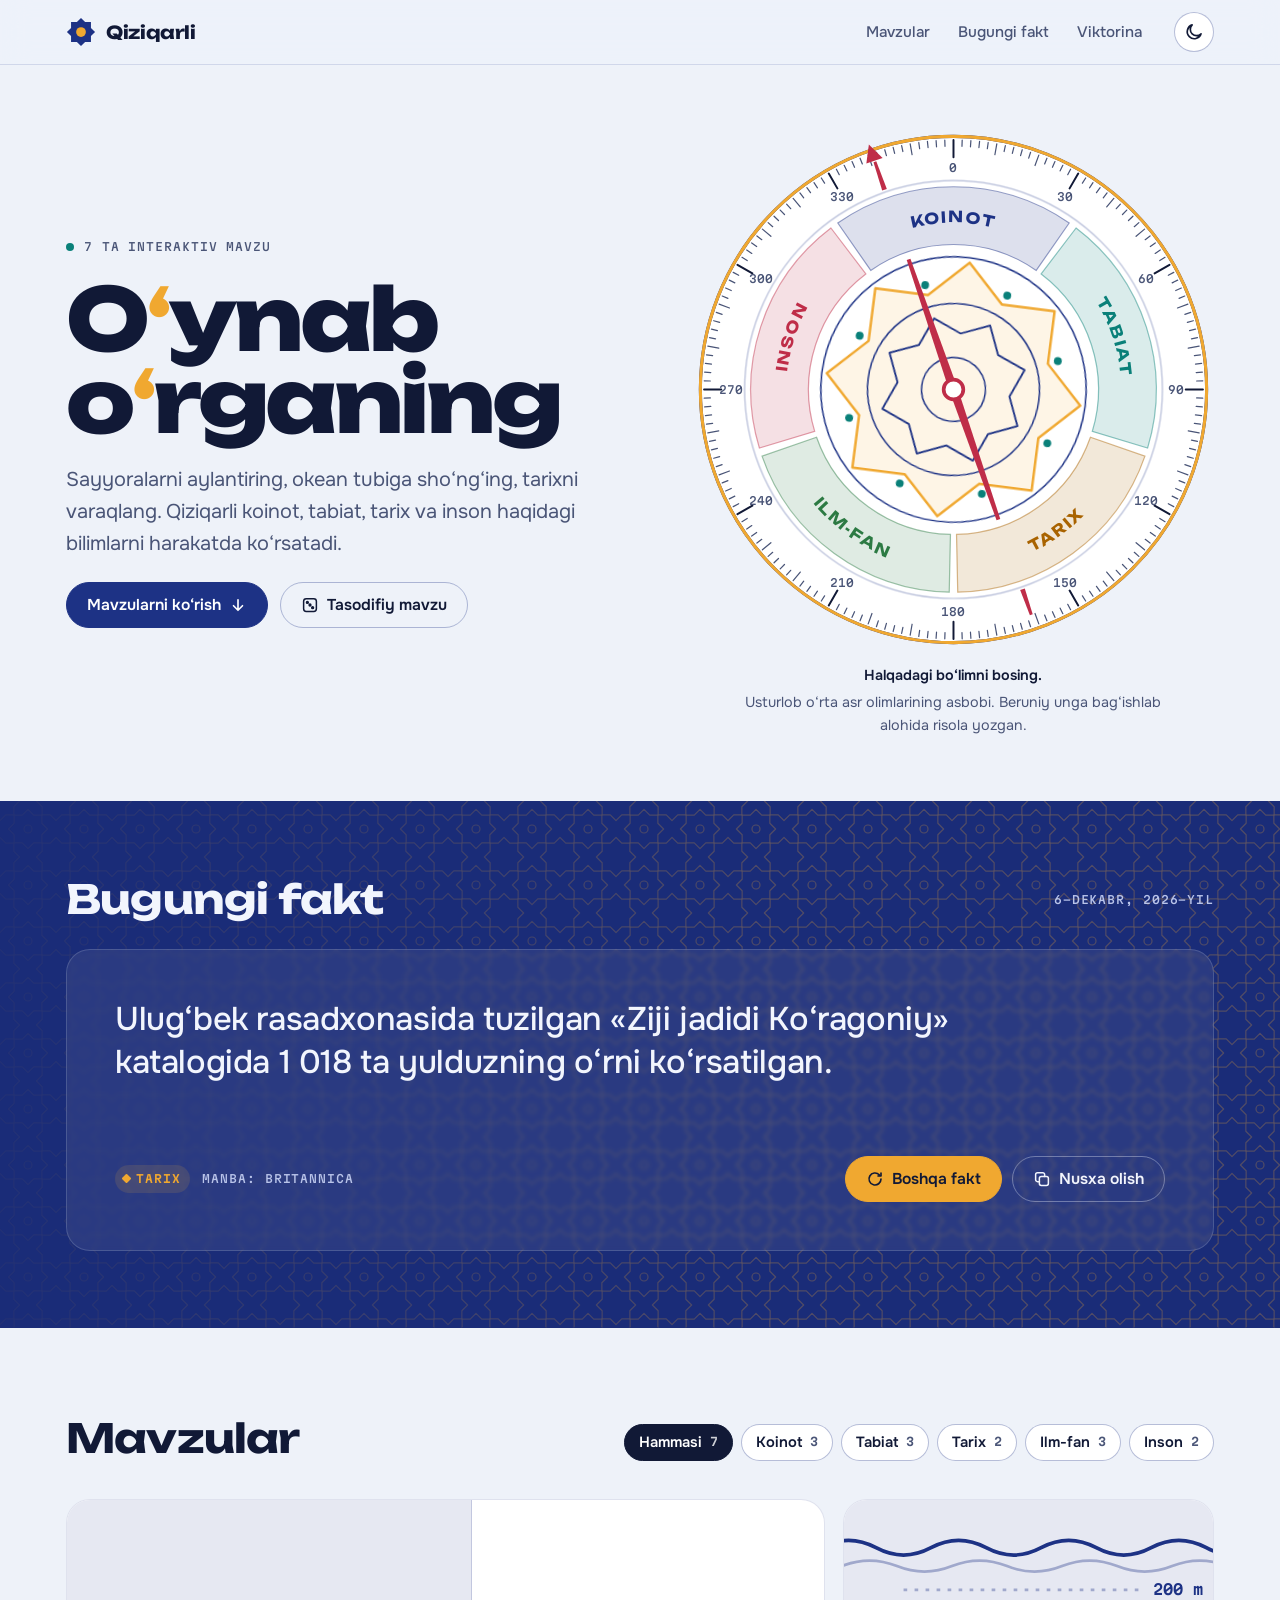
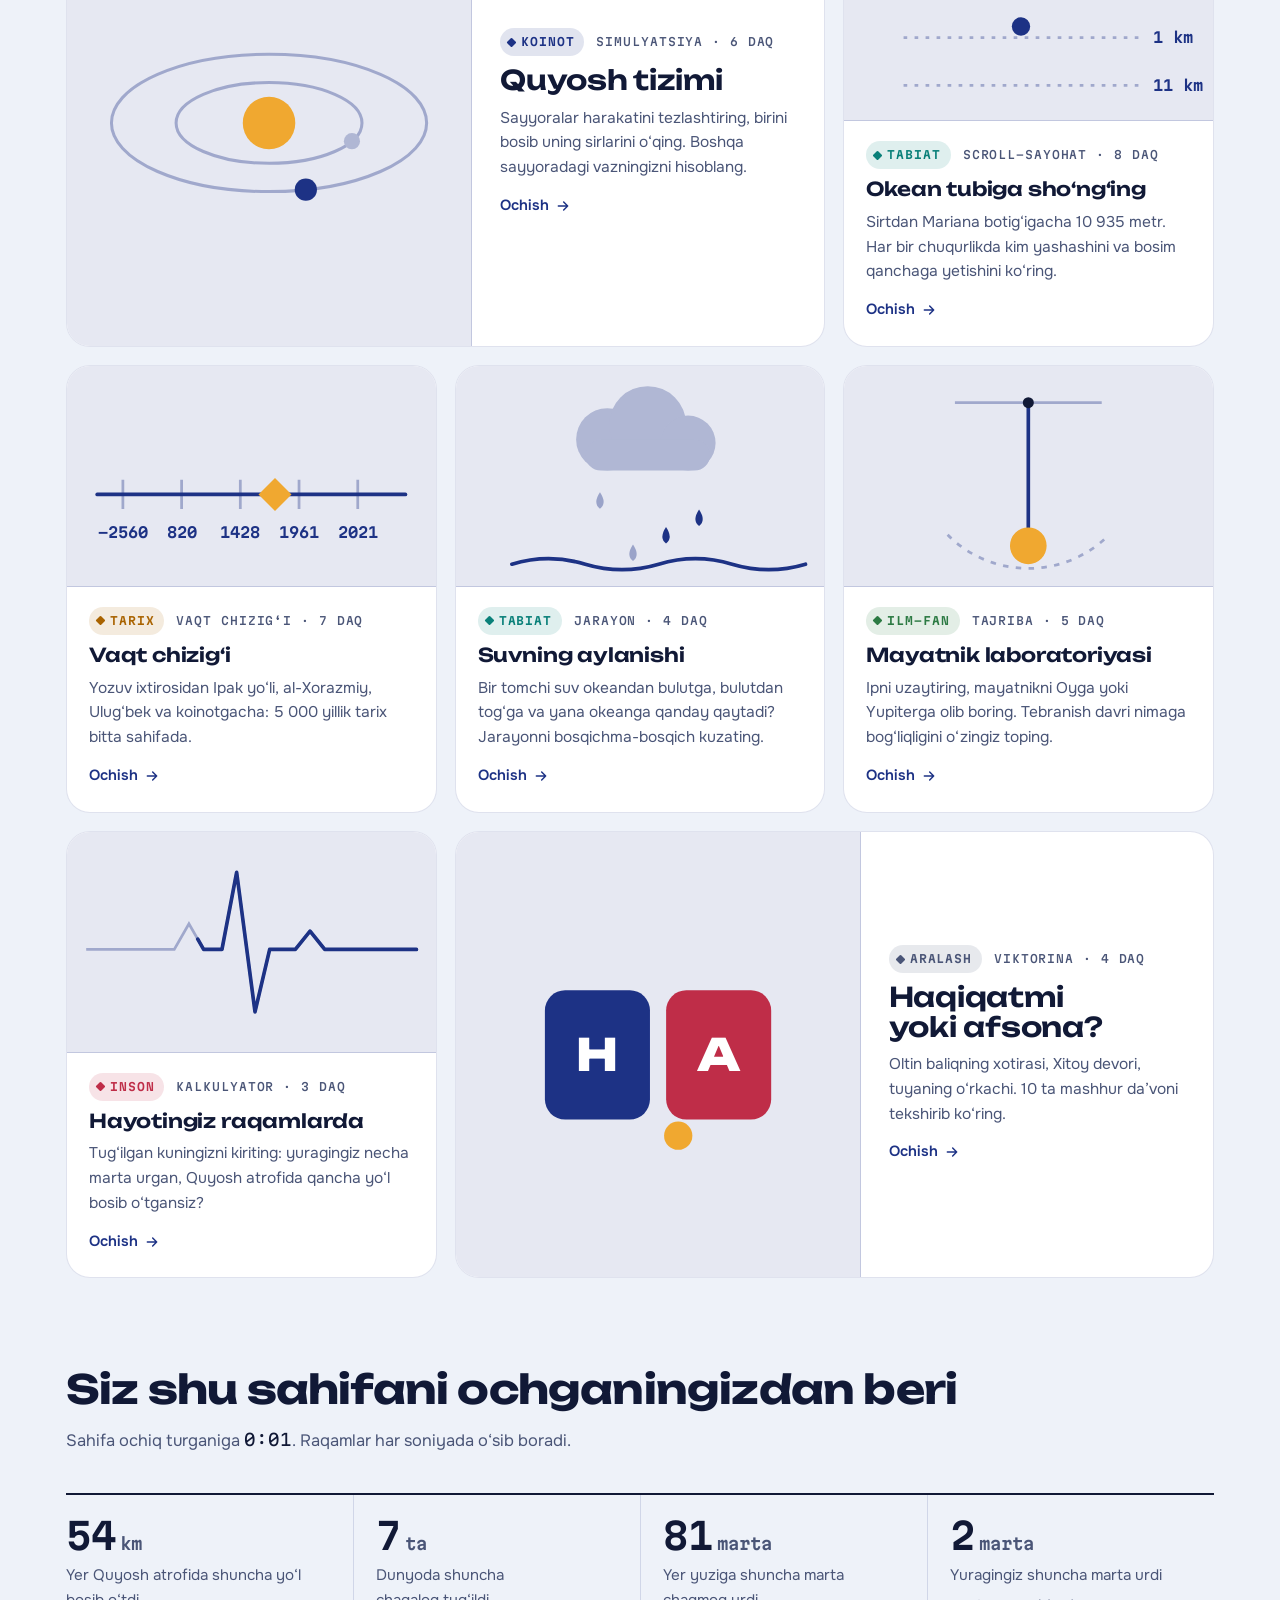
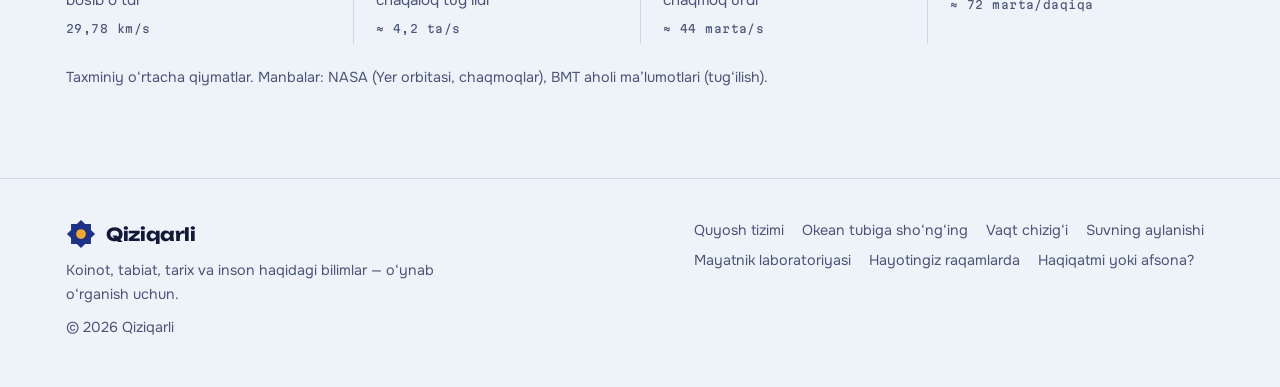
==== commit f2e1ea63: "Mavzu sahifalarining yakuniy versiyalari - Okean, vaqt chizig'i, suv aylanishi, hayot va viktorina s" ====
--- a/index.html
+++ b/index.html
@@ -172,7 +172,7 @@
           Qiziqarli
         </a>
         <p>Koinot, tabiat, tarix va inson haqidagi bilimlar — o‘ynab o‘rganish uchun.</p>
-        <p>© <span data-year>2026</span> Qiziqarli</p>
+        <p>© <span data-joriy-yil>2026</span> Qiziqarli</p>
       </div>
       <ul class="footer__links" data-footer-links></ul>
     </div>
--- a/assets/css/main.css
+++ b/assets/css/main.css
@@ -168,6 +168,8 @@
   padding-right: var(--gutter-r);
 }
 
+[hidden] { display: none !important; }
+
 .sr-only {
   position: absolute !important;
   width: 1px; height: 1px;
@@ -283,6 +285,13 @@
   .topbar__in { gap: 8px; }
   .nav a { padding: 8px 10px; }
 }
+@media (max-width: 380px) {
+  .topbar__in { gap: 6px; }
+  .nav { gap: 0; }
+  .nav a { padding: 8px 7px; font-size: 0.9rem; }
+  .brand { font-size: 1rem; gap: 8px; }
+  .brand__mark { width: 26px; height: 26px; }
+}
 
 /* =========================== Tugmalar =========================== */
 
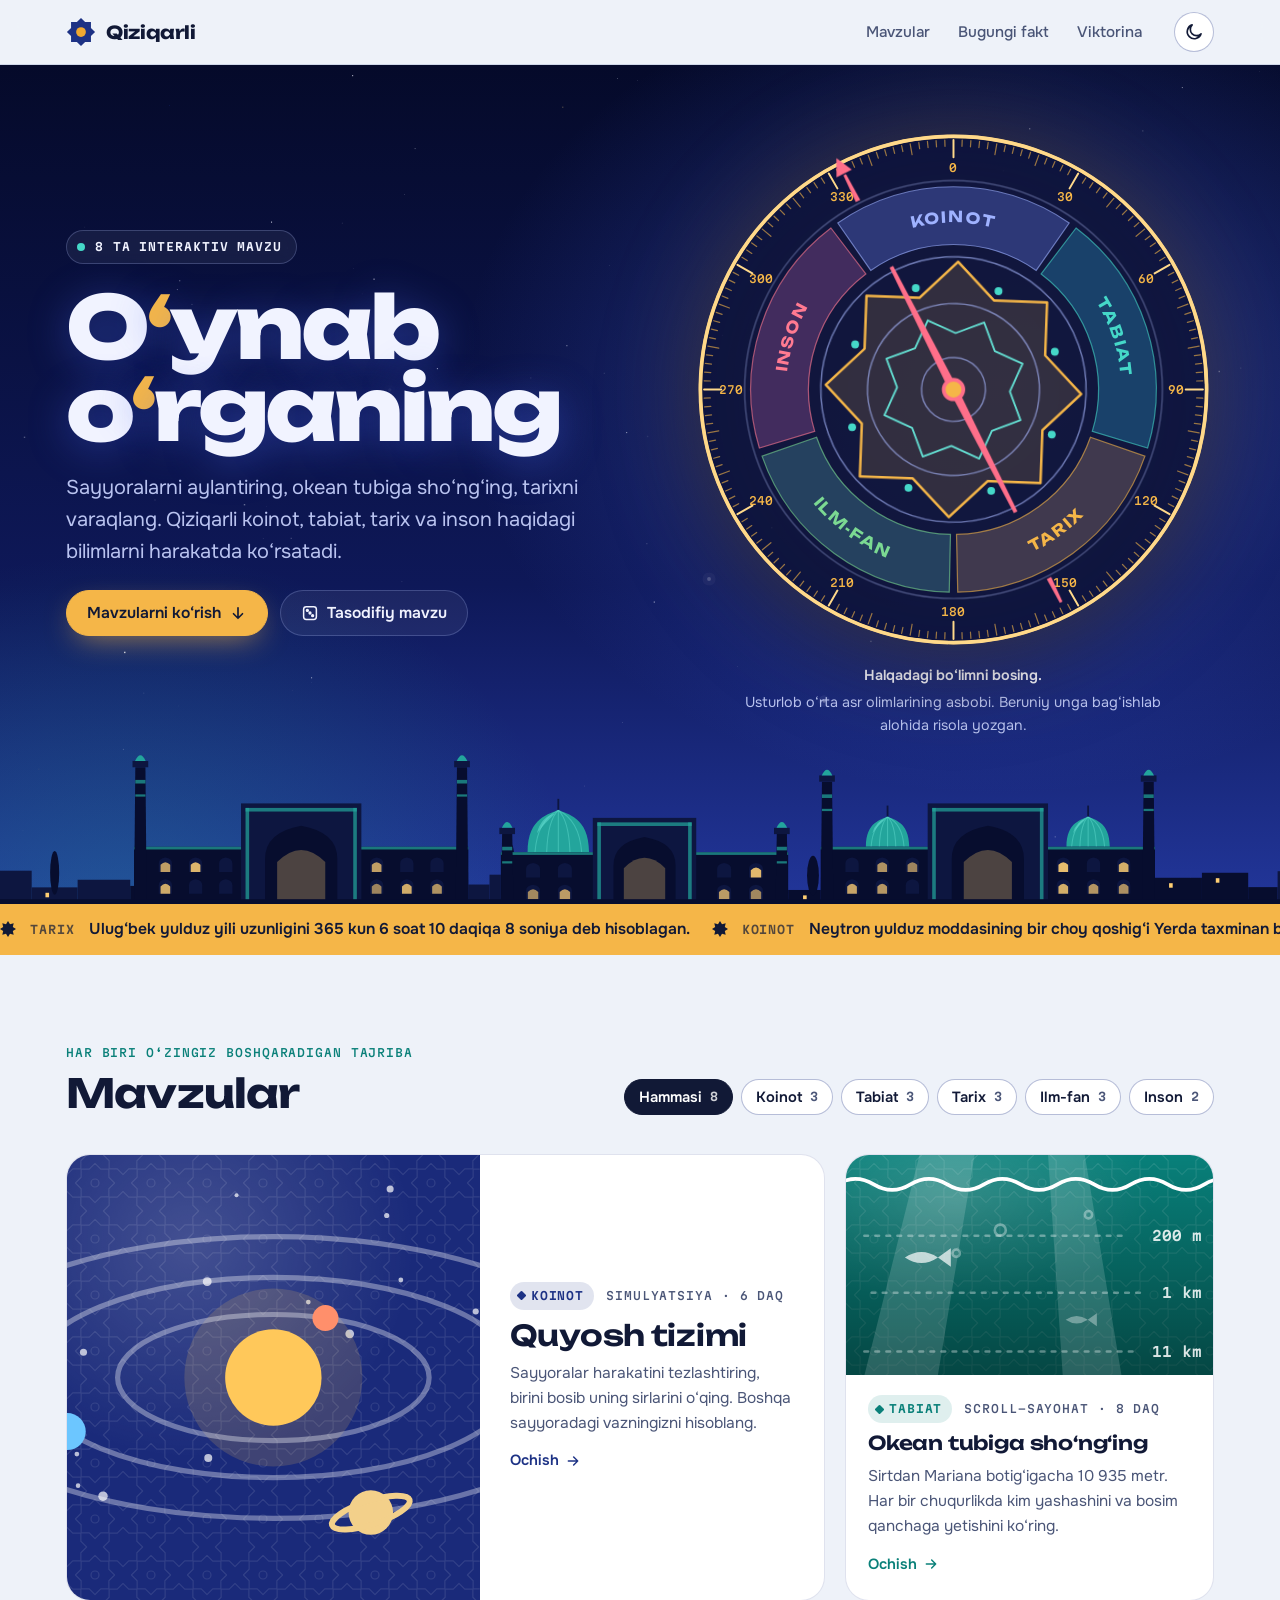
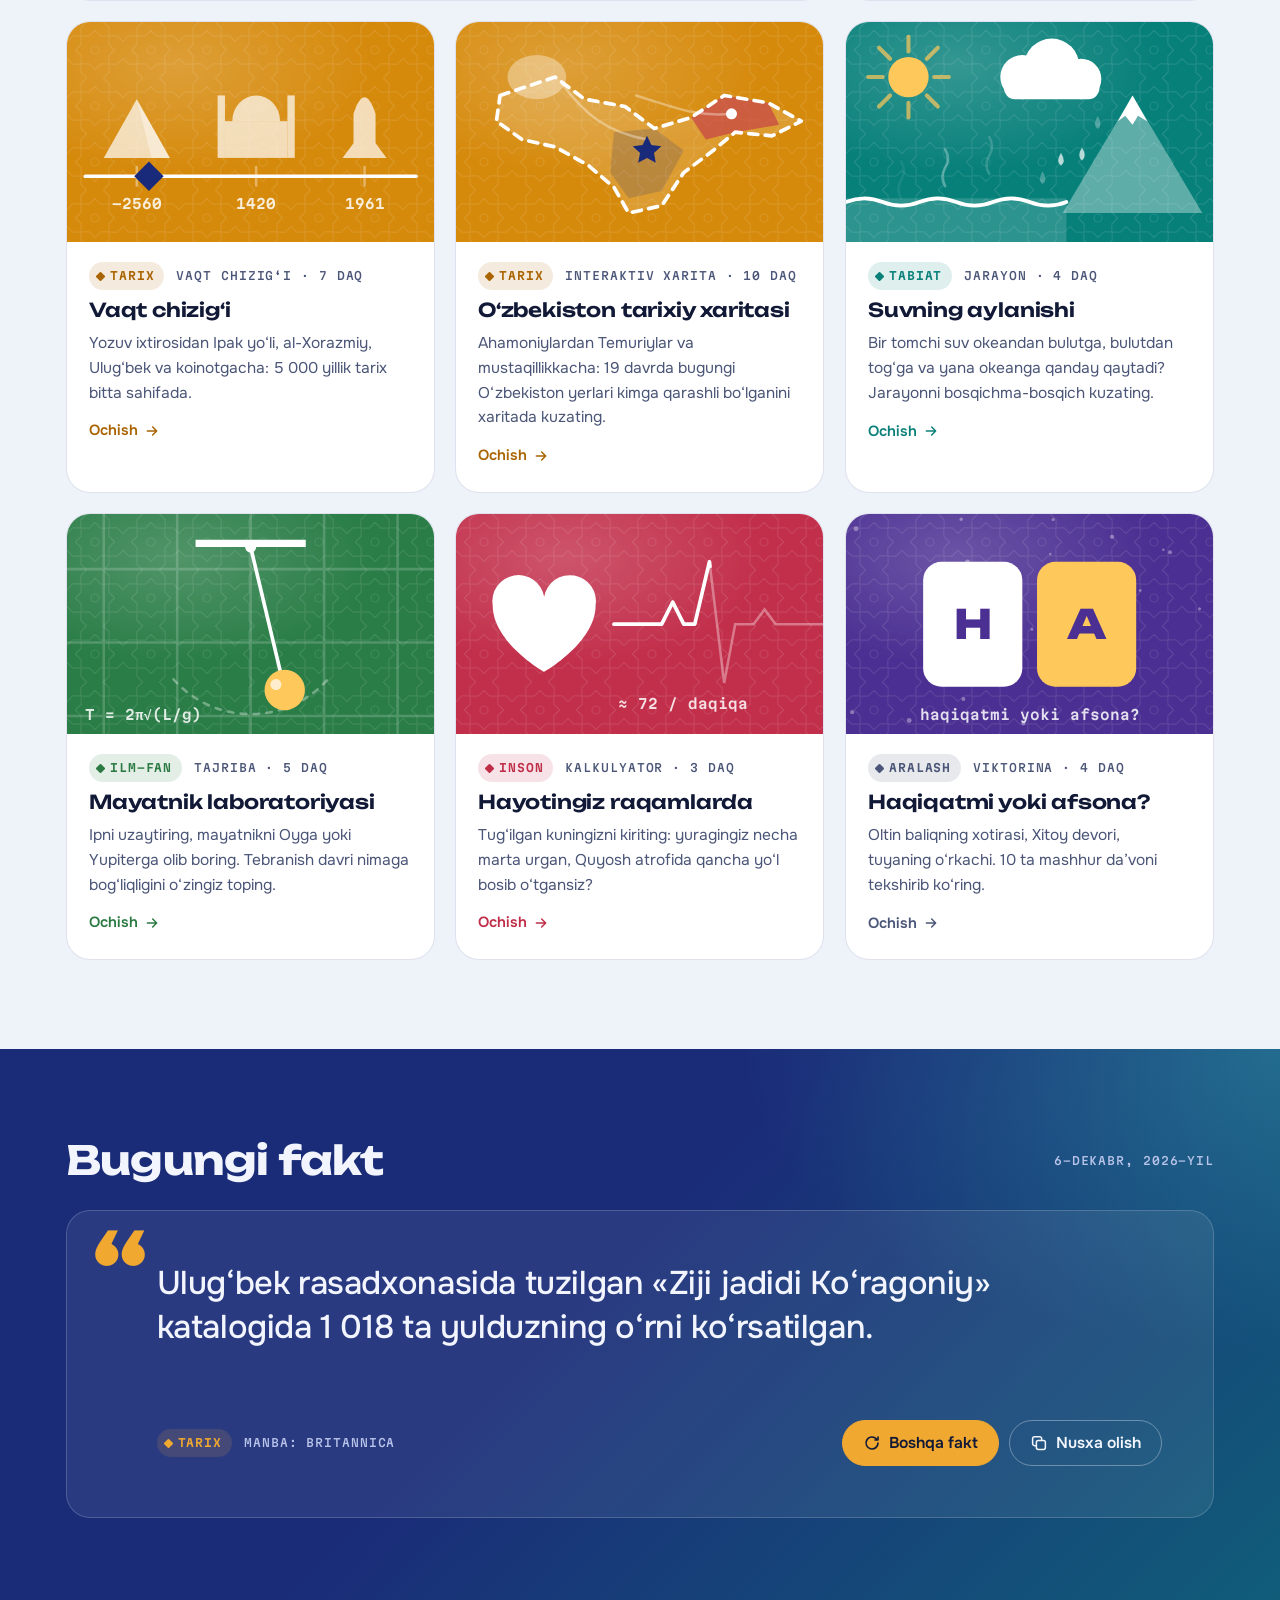
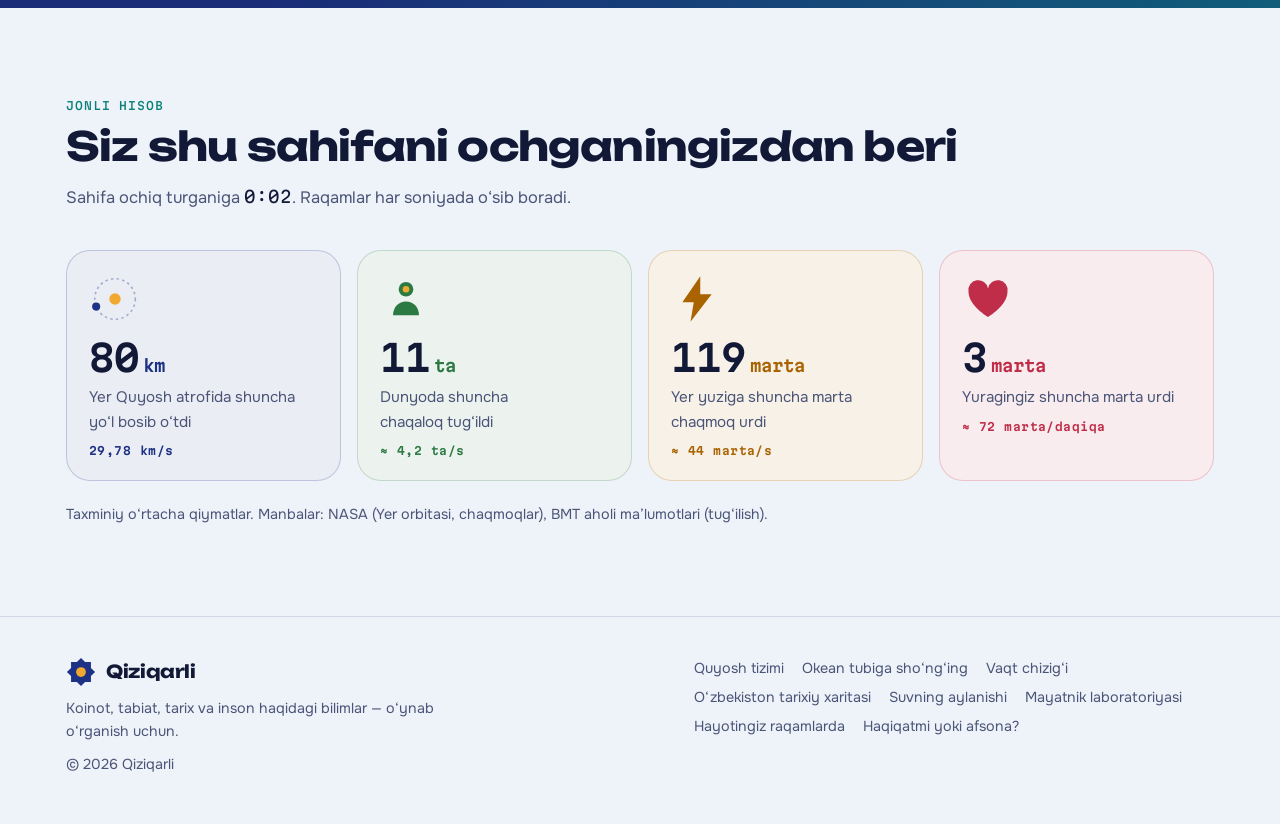
==== commit be436e12: "Dizayn jonlantirildi: tungi Samarqand osmoni, rangli kartalar, harakat - Bosh qism: Qutb yulduzi atr" ====
--- a/index.html
+++ b/index.html
@@ -5,10 +5,10 @@
   <meta name="viewport" content="width=device-width, initial-scale=1, viewport-fit=cover">
   <meta name="claude:viewport-fit-sides" content="cover">
   <title>Qiziqarli</title>
-  <meta name="description" content="Koinot, tabiat, tarix va inson haqidagi interaktiv tushuntirishlar o‘zbek tilida: Quyosh tizimi simulyatsiyasi, okean tubiga sayohat, tarix vaqt chizig‘i, viktorina va boshqalar.">
+  <meta name="description" content="Koinot, tabiat, tarix va inson haqidagi interaktiv tushuntirishlar o‘zbek tilida: Quyosh tizimi simulyatsiyasi, okean tubiga sayohat, tarix vaqt chizig‘i, tarixiy xarita, viktorina va boshqalar.">
   <meta property="og:title" content="Qiziqarli">
   <meta property="og:description" content="Dunyoni o‘ynab o‘rganing: interaktiv va animatsion tushuntirishlar o‘zbek tilida.">
-  <meta name="theme-color" content="#1d3285">
+  <meta name="theme-color" content="#0a1240">
   <link rel="icon" href="assets/img/favicon.svg" type="image/svg+xml">
   <link rel="preconnect" href="https://fonts.googleapis.com">
   <link rel="preconnect" href="https://fonts.gstatic.com" crossorigin>
@@ -19,6 +19,34 @@
 </head>
 <body data-root="">
   <a class="skip-link" href="#asosiy">Asosiy qismga o‘tish</a>
+
+  <!-- Girih naqshi: bir marta e’lon qilinadi, sahifadagi barcha SVG lar ishlatadi -->
+  <svg width="0" height="0" style="position:absolute" aria-hidden="true" focusable="false">
+    <defs>
+      <pattern id="girih" width="56" height="56" patternUnits="userSpaceOnUse" stroke="#fff">
+        <g id="girih-shakl" fill="none" stroke-width="1.2" stroke-linejoin="round">
+          <path d="M47.6 28 41.86 33.74 41.86 41.86 33.74 41.86 28 47.6 22.26 41.86 14.14 41.86 14.14 33.74 8.4 28 14.14 22.26 14.14 14.14 22.26 14.14 28 8.4 33.74 14.14 41.86 14.14 41.86 22.26Z"/>
+          <path d="M19.6 0 13.86 5.74 13.86 13.86 5.74 13.86 0 19.6-5.74 13.86-13.86 13.86-13.86 5.74-19.6 0-13.86-5.74-13.86-13.86-5.74-13.86 0-19.6 5.74-13.86 13.86-13.86 13.86-5.74Z"/>
+          <path d="M75.6 0 69.86 5.74 69.86 13.86 61.74 13.86 56 19.6 50.26 13.86 42.14 13.86 42.14 5.74 36.4 0 42.14-5.74 42.14-13.86 50.26-13.86 56-19.6 61.74-13.86 69.86-13.86 69.86-5.74Z"/>
+          <path d="M19.6 56 13.86 61.74 13.86 69.86 5.74 69.86 0 75.6-5.74 69.86-13.86 69.86-13.86 61.74-19.6 56-13.86 50.26-13.86 42.14-5.74 42.14 0 36.4 5.74 42.14 13.86 42.14 13.86 50.26Z"/>
+          <path d="M75.6 56 69.86 61.74 69.86 69.86 61.74 69.86 56 75.6 50.26 69.86 42.14 69.86 42.14 61.74 36.4 56 42.14 50.26 42.14 42.14 50.26 42.14 56 36.4 61.74 42.14 69.86 42.14 69.86 50.26Z"/>
+          <circle cx="28" cy="28" r="4"/>
+        </g>
+      </pattern>
+      <pattern id="girih-band" width="56" height="56" patternUnits="userSpaceOnUse" style="stroke: var(--band-naqsh)">
+        <use href="#girih-shakl"/>
+      </pattern>
+      <linearGradient id="naqsh-fade" x1="0" y1="0" x2="1" y2="0">
+        <stop offset="0" stop-color="#fff" stop-opacity="0.15"/>
+        <stop offset="0.6" stop-color="#fff" stop-opacity="1"/>
+      </linearGradient>
+      <mask id="naqsh-mask"><rect width="100%" height="100%" fill="url(#naqsh-fade)"/></mask>
+      <linearGradient id="art-chuqurlik" x1="0" y1="0" x2="0" y2="1">
+        <stop offset="0" stop-color="#000" stop-opacity="0"/>
+        <stop offset="1" stop-color="#000" stop-opacity="0.45"/>
+      </linearGradient>
+    </defs>
+  </svg>
 
   <header class="topbar">
     <div class="wrap topbar__in">
@@ -39,19 +67,20 @@
   </header>
 
   <main id="asosiy">
-    <!-- ================= Bosh qism ================= -->
-    <section class="hero">
+    <!-- ================= Bosh qism: Samarqand tuni ================= -->
+    <section class="hero" aria-labelledby="hero-title">
+      <canvas class="hero__sky" data-sky aria-hidden="true"></canvas>
       <div class="wrap hero__in">
         <div class="hero__text">
-          <span class="label hero__count"><span class="dot" aria-hidden="true"></span><span data-topic-count>7 ta interaktiv mavzu</span></span>
-          <h1>O<span class="tutuq">‘</span>ynab o<span class="tutuq">‘</span>rganing</h1>
+          <span class="hero__count"><span class="pulse-dot" aria-hidden="true"></span><span data-topic-count>8 ta interaktiv mavzu</span></span>
+          <h1 id="hero-title">O<span class="tutuq">‘</span>ynab o<span class="tutuq">‘</span>rganing</h1>
           <p class="lead">Sayyoralarni aylantiring, okean tubiga sho‘ng‘ing, tarixni varaqlang. Qiziqarli koinot, tabiat, tarix va inson haqidagi bilimlarni harakatda ko‘rsatadi.</p>
           <div class="hero__ctas">
-            <a class="btn" href="#mavzular">
+            <a class="btn btn--oltin" href="#mavzular">
               Mavzularni ko‘rish
               <svg viewBox="0 0 24 24" fill="none" stroke="currentColor" stroke-width="2.2" stroke-linecap="round" stroke-linejoin="round" aria-hidden="true"><path d="M12 5v14M6 13l6 6 6-6"/></svg>
             </a>
-            <button class="btn btn--ghost" type="button" data-random-topic>
+            <button class="btn btn--tun" type="button" data-random-topic>
               <svg viewBox="0 0 24 24" fill="none" stroke="currentColor" stroke-width="2" stroke-linecap="round" stroke-linejoin="round" aria-hidden="true"><rect x="3.5" y="3.5" width="17" height="17" rx="3.5"/><circle cx="8.5" cy="8.5" r="1.2" fill="currentColor"/><circle cx="15.5" cy="15.5" r="1.2" fill="currentColor"/><circle cx="12" cy="12" r="1.2" fill="currentColor"/></svg>
               Tasodifiy mavzu
             </button>
@@ -66,36 +95,38 @@
           </figcaption>
         </figure>
       </div>
+      <svg class="skyline" data-skyline viewBox="0 0 1440 170" preserveAspectRatio="xMidYMax slice" aria-hidden="true" focusable="false"></svg>
+    </section>
+
+    <!-- ================= Yuguruvchi faktlar lentasi ================= -->
+    <div class="ticker" aria-label="Qisqa faktlar">
+      <div class="ticker__track" data-ticker></div>
+    </div>
+
+    <!-- ================= Mavzular ================= -->
+    <section class="section" id="mavzular" aria-labelledby="mavzular-title">
+      <div class="wrap">
+        <div class="section-head" data-reveal>
+          <div>
+            <span class="label">Har biri o‘zingiz boshqaradigan tajriba</span>
+            <h2 id="mavzular-title">Mavzular</h2>
+          </div>
+          <div class="chips" role="group" aria-label="Bo‘lim bo‘yicha saralash" data-chips></div>
+        </div>
+        <div class="topics" data-topics aria-live="polite"></div>
+      </div>
     </section>
 
     <!-- ================= Bugungi fakt ================= -->
     <section class="band fact-band" id="fakt" aria-labelledby="fakt-title">
-      <svg class="naqsh" aria-hidden="true">
-        <defs>
-          <pattern id="girih" width="56" height="56" patternUnits="userSpaceOnUse">
-            <g fill="none" stroke="currentColor" stroke-width="1.2" stroke-linejoin="round">
-              <path d="M47.6 28 41.86 33.74 41.86 41.86 33.74 41.86 28 47.6 22.26 41.86 14.14 41.86 14.14 33.74 8.4 28 14.14 22.26 14.14 14.14 22.26 14.14 28 8.4 33.74 14.14 41.86 14.14 41.86 22.26Z"/>
-              <path d="M19.6 0 13.86 5.74 13.86 13.86 5.74 13.86 0 19.6-5.74 13.86-13.86 13.86-13.86 5.74-19.6 0-13.86-5.74-13.86-13.86-5.74-13.86 0-19.6 5.74-13.86 13.86-13.86 13.86-5.74Z"/>
-              <path d="M75.6 0 69.86 5.74 69.86 13.86 61.74 13.86 56 19.6 50.26 13.86 42.14 13.86 42.14 5.74 36.4 0 42.14-5.74 42.14-13.86 50.26-13.86 56-19.6 61.74-13.86 69.86-13.86 69.86-5.74Z"/>
-              <path d="M19.6 56 13.86 61.74 13.86 69.86 5.74 69.86 0 75.6-5.74 69.86-13.86 69.86-13.86 61.74-19.6 56-13.86 50.26-13.86 42.14-5.74 42.14 0 36.4 5.74 42.14 13.86 42.14 13.86 50.26Z"/>
-              <path d="M75.6 56 69.86 61.74 69.86 69.86 61.74 69.86 56 75.6 50.26 69.86 42.14 69.86 42.14 61.74 36.4 56 42.14 50.26 42.14 42.14 50.26 42.14 56 36.4 61.74 42.14 69.86 42.14 69.86 50.26Z"/>
-              <circle cx="28" cy="28" r="4"/>
-            </g>
-          </pattern>
-          <linearGradient id="naqsh-fade" x1="0" y1="0" x2="1" y2="0">
-            <stop offset="0" stop-color="#fff" stop-opacity="0.15"/>
-            <stop offset="0.6" stop-color="#fff" stop-opacity="1"/>
-          </linearGradient>
-          <mask id="naqsh-mask"><rect width="100%" height="100%" fill="url(#naqsh-fade)"/></mask>
-        </defs>
-        <rect width="100%" height="100%" fill="url(#girih)" mask="url(#naqsh-mask)"/>
-      </svg>
-      <div class="wrap fact-band__in">
+      <svg class="naqsh" aria-hidden="true"><rect width="100%" height="100%" fill="url(#girih-band)" mask="url(#naqsh-mask)"/></svg>
+      <div class="wrap fact-band__in" data-reveal>
         <div class="fact-band__top">
           <h2 id="fakt-title" data-fact-title>Bugungi fakt</h2>
           <span class="label" data-fact-date></span>
         </div>
         <div class="fact-card">
+          <span class="fact-quote" aria-hidden="true">“</span>
           <p class="fact-text" data-fact-text aria-live="polite">Quyosh nuri Yerga taxminan 8 daqiqa 20 soniyada yetib keladi. Osmonga qaraganingizda Quyoshni 8 daqiqa oldingi holatida ko‘rasiz.</p>
           <div class="fact-foot">
             <div class="fact-src">
@@ -117,43 +148,49 @@
       </div>
     </section>
 
-    <!-- ================= Mavzular ================= -->
-    <section class="section" id="mavzular" aria-labelledby="mavzular-title">
+    <!-- ================= Jonli hisoblagichlar ================= -->
+    <section class="section" aria-labelledby="hozir-title">
       <div class="wrap">
-        <div class="section-head">
+        <div class="section-head" data-reveal>
           <div>
-            <h2 id="mavzular-title">Mavzular</h2>
-          </div>
-          <div class="chips" role="group" aria-label="Bo‘lim bo‘yicha saralash" data-chips></div>
-        </div>
-        <div class="topics" data-topics aria-live="polite"></div>
-      </div>
-    </section>
-
-    <!-- ================= Jonli hisoblagichlar ================= -->
-    <section class="section section--tight" aria-labelledby="hozir-title">
-      <div class="wrap">
-        <div class="section-head">
-          <h2 id="hozir-title">Siz shu sahifani ochganingizdan beri</h2>
+            <span class="label">Jonli hisob</span>
+            <h2 id="hozir-title">Siz shu sahifani ochganingizdan beri</h2>
+          </div>
           <p>Sahifa ochiq turganiga <span class="elapsed" data-elapsed>0:00</span>. Raqamlar har soniyada o‘sib boradi.</p>
         </div>
         <div class="counters">
-          <div class="counter">
+          <div class="counter" data-cat="koinot" data-reveal>
+            <svg class="counter__icon" viewBox="0 0 64 64" aria-hidden="true">
+              <circle class="ci-sun" cx="32" cy="32" r="7"/>
+              <ellipse class="ci-orbit" cx="32" cy="32" rx="25" ry="25"/>
+              <circle class="ci-c" r="5"><animateMotion dur="6s" repeatCount="indefinite" path="M57 32 A25 25 0 1 1 7 32 A25 25 0 1 1 57 32"/></circle>
+            </svg>
             <div class="counter__num" data-counter="29.78">0<small>km</small></div>
             <p>Yer Quyosh atrofida shuncha yo‘l bosib o‘tdi</p>
             <span class="rate">29,78 km/s</span>
           </div>
-          <div class="counter">
+          <div class="counter" data-cat="ilm" data-reveal>
+            <svg class="counter__icon" viewBox="0 0 64 64" aria-hidden="true">
+              <circle class="ci-c" cx="32" cy="20" r="9"/>
+              <path class="ci-c" d="M16 52c0-10 7-17 16-17s16 7 16 17z"/>
+              <circle class="ci-sun" cx="32" cy="20" r="3"><animate attributeName="r" values="3;4.5;3" dur="1.6s" repeatCount="indefinite"/></circle>
+            </svg>
             <div class="counter__num" data-counter="4.2">0<small>ta</small></div>
             <p>Dunyoda shuncha chaqaloq tug‘ildi</p>
             <span class="rate">≈ 4,2 ta/s</span>
           </div>
-          <div class="counter">
+          <div class="counter" data-cat="tarix" data-reveal>
+            <svg class="counter__icon" viewBox="0 0 64 64" aria-hidden="true">
+              <path class="ci-c" d="M36 4 14 36h14l-4 24 26-34H36z"><animate attributeName="opacity" values="1;.25;1;1;.4;1" keyTimes="0;.08;.16;.6;.66;1" dur="2.2s" repeatCount="indefinite"/></path>
+            </svg>
             <div class="counter__num" data-counter="44">0<small>marta</small></div>
             <p>Yer yuziga shuncha marta chaqmoq urdi</p>
             <span class="rate">≈ 44 marta/s</span>
           </div>
-          <div class="counter">
+          <div class="counter" data-cat="inson" data-reveal>
+            <svg class="counter__icon" viewBox="0 0 64 64" aria-hidden="true">
+              <path class="ci-c ci-beat" d="M32 54S8 40 8 23a12 12 0 0 1 24-4 12 12 0 0 1 24 4c0 17-24 31-24 31z"/>
+            </svg>
             <div class="counter__num" data-counter="1.2">0<small>marta</small></div>
             <p>Yuragingiz shuncha marta urdi</p>
             <span class="rate">≈ 72 marta/daqiqa</span>
--- a/assets/css/main.css
+++ b/assets/css/main.css
@@ -213,7 +213,7 @@
   position: sticky;
   top: env(safe-area-inset-top, 0px);
   z-index: 50;
-  background: color-mix(in srgb, var(--sir) 84%, transparent);
+  background: color-mix(in srgb, var(--sir) 92%, transparent);
   backdrop-filter: saturate(1.4) blur(14px);
   -webkit-backdrop-filter: saturate(1.4) blur(14px);
   border-bottom: 1px solid var(--chiziq);
@@ -618,6 +618,49 @@
 }
 .toast.is-on { opacity: 1; transform: translate(-50%, 0); }
 
+/* Mavzu sahifalari: bo‘lim rangidagi yorug‘lik va sekin aylanuvchi girih yulduzi */
+main { overflow-x: clip; }
+.topic-hero { position: relative; isolation: isolate; }
+.topic-hero::before {
+  content: "";
+  position: absolute;
+  z-index: -1;
+  pointer-events: none;
+  top: -64px;
+  left: 50%;
+  width: 100vw;
+  height: calc(100% + 64px);
+  transform: translateX(-50%);
+  background:
+    radial-gradient(45% 75% at 88% 18%, color-mix(in srgb, var(--hero-c, var(--lojuvard)) 24%, transparent), transparent 70%),
+    radial-gradient(35% 55% at 0% 0%, color-mix(in srgb, var(--zafaron-yorqin) 16%, transparent), transparent 70%);
+}
+.topic-hero::after {
+  content: "";
+  position: absolute;
+  z-index: -1;
+  pointer-events: none;
+  right: clamp(-120px, -6vw, -20px);
+  top: 8px;
+  width: clamp(220px, 30vw, 400px);
+  aspect-ratio: 1;
+  background: color-mix(in srgb, var(--hero-c, var(--lojuvard)) 45%, transparent);
+  -webkit-mask: url("data:image/svg+xml,%3Csvg xmlns=%27http://www.w3.org/2000/svg%27 viewBox=%27-112 -112 224 224%27%3E%3Cg fill=%27none%27 stroke=%27black%27 stroke-width=%272.5%27 stroke-linejoin=%27round%27%3E%3Ccircle r=%27108%27/%3E%3Ccircle r=%2776%27/%3E%3Cpath d=%27M104.0 0.0 L73.5 30.5 L73.5 73.5 L30.5 73.5 L0.0 104.0 L-30.5 73.5 L-73.5 73.5 L-73.5 30.5 L-104.0 0.0 L-73.5 -30.5 L-73.5 -73.5 L-30.5 -73.5 L-0.0 -104.0 L30.5 -73.5 L73.5 -73.5 L73.5 -30.5Z%27/%3E%3Cpath d=%27M57.3 23.7 L33.6 33.6 L23.7 57.3 L0.0 47.5 L-23.7 57.3 L-33.6 33.6 L-57.3 23.7 L-47.5 0.0 L-57.3 -23.7 L-33.6 -33.6 L-23.7 -57.3 L-0.0 -47.5 L23.7 -57.3 L33.6 -33.6 L57.3 -23.7 L47.5 -0.0Z%27/%3E%3Ccircle r=%2722%27/%3E%3C/g%3E%3C/svg%3E") center / contain no-repeat;
+  mask: url("data:image/svg+xml,%3Csvg xmlns=%27http://www.w3.org/2000/svg%27 viewBox=%27-112 -112 224 224%27%3E%3Cg fill=%27none%27 stroke=%27black%27 stroke-width=%272.5%27 stroke-linejoin=%27round%27%3E%3Ccircle r=%27108%27/%3E%3Ccircle r=%2776%27/%3E%3Cpath d=%27M104.0 0.0 L73.5 30.5 L73.5 73.5 L30.5 73.5 L0.0 104.0 L-30.5 73.5 L-73.5 73.5 L-73.5 30.5 L-104.0 0.0 L-73.5 -30.5 L-73.5 -73.5 L-30.5 -73.5 L-0.0 -104.0 L30.5 -73.5 L73.5 -73.5 L73.5 -30.5Z%27/%3E%3Cpath d=%27M57.3 23.7 L33.6 33.6 L23.7 57.3 L0.0 47.5 L-23.7 57.3 L-33.6 33.6 L-57.3 23.7 L-47.5 0.0 L-57.3 -23.7 L-33.6 -33.6 L-23.7 -57.3 L-0.0 -47.5 L23.7 -57.3 L33.6 -33.6 L57.3 -23.7 L47.5 -0.0Z%27/%3E%3Ccircle r=%2722%27/%3E%3C/g%3E%3C/svg%3E") center / contain no-repeat;
+  opacity: 0.55;
+  animation: girih-aylan 120s linear infinite;
+}
+@keyframes girih-aylan { to { transform: rotate(360deg); } }
+.topic-hero:has(.tag[data-cat="koinot"]) { --hero-c: var(--c-koinot); }
+.topic-hero:has(.tag[data-cat="tabiat"]) { --hero-c: var(--c-tabiat); }
+.topic-hero:has(.tag[data-cat="tarix"]) { --hero-c: var(--c-tarix); }
+.topic-hero:has(.tag[data-cat="ilm"]) { --hero-c: var(--c-ilm); }
+.topic-hero:has(.tag[data-cat="inson"]) { --hero-c: var(--c-inson); }
+.topic-hero:has(.tag[data-cat="aralash"]) { --hero-c: var(--anor); }
+@media (max-width: 640px) {
+  .topic-hero::after { opacity: 0.3; top: -20px; }
+}
+
 /* =========================== Harakatni kamaytirish =========================== */
 
 @media (prefers-reduced-motion: reduce) {
--- a/assets/css/home.css
+++ b/assets/css/home.css
@@ -1,9 +1,77 @@
 /* =========================================================================
    Bosh sahifa uslublari
+   Bosh qism — "Samarqand tuni": ikkala rejimda ham bir xil tungi sahna.
    ========================================================================= */
 
-/* ---------- Bosh qism (hero) ---------- */
-.hero { padding-block: clamp(32px, 5vw, 72px) clamp(40px, 5vw, 80px); }
+:root {
+  /* Tungi sahna (kunduzgi va tungi rejimda bir xil) */
+  --tun-1: #050a2a;
+  --tun-2: #0e1858;
+  --tun-3: #22369a;
+  --tun-matn: #f1f3ff;
+  --tun-matn-2: #b9c3f0;
+  --tun-chiziq: rgba(180, 195, 255, 0.24);
+  --oltin: #f5b648;
+  --oltin-2: #ffd98a;
+  --bino: #070d2e;
+  --bino-2: #0d1640;
+  --gumbaz: #23a59c;
+  --gumbaz-2: #63ddd0;
+  --chiroq: #ffcf73;
+
+  /* Mavzu kartalari rasm foni (ikkala rejimda bir xil, to‘yingan) */
+  --art-koinot: #1a2a7a;
+  --art-tabiat: #08807a;
+  --art-tarix: #d68a0c;
+  --art-ilm: #2a7d47;
+  --art-inson: #c22f4b;
+  --art-aralash: #4b2f92;
+  --art-oq: #ffffff;
+  --art-oltin: #ffc85a;
+  --art-yer: #6cc6ff;
+  --art-mars: #ff8f6b;
+  --art-saturn: #f3d08a;
+}
+
+/* ---------- Bosh qism ---------- */
+.hero {
+  position: relative;
+  isolation: isolate;
+  overflow: hidden;
+  color: var(--tun-matn);
+  background:
+    radial-gradient(60% 70% at 78% 38%, rgba(70, 100, 230, 0.45), transparent 70%),
+    radial-gradient(50% 60% at 10% 100%, rgba(35, 165, 156, 0.28), transparent 70%),
+    linear-gradient(180deg, var(--tun-1) 0%, var(--tun-2) 62%, var(--tun-3) 100%);
+  padding-block: clamp(36px, 5vw, 72px) clamp(130px, 13vw, 190px);
+
+  /* Usturlob uchun tokenlar: sahna doim tungi */
+  --sirt: #0d1650;
+  --siyoh: #f1f3ff;
+  --siyoh-2: #aab5e8;
+  --chiziq-kuchli: rgba(180, 195, 255, 0.4);
+  --lojuvard: #a9b9ff;
+  --firuza: #45d8c8;
+  --anor: #ff6f8a;
+  --zafaron-yorqin: var(--oltin);
+  --ustida: #0a1130;
+  --c-koinot: #9fb2ff;
+  --c-tabiat: #45d8c8;
+  --c-tarix: #f5b648;
+  --c-ilm: #7bd992;
+  --c-inson: #ff7a91;
+}
+.hero__sky { position: absolute; inset: 0; width: 100%; height: 100%; z-index: -2; display: block; }
+.skyline { position: absolute; left: 0; right: 0; bottom: -1px; width: 100%; height: clamp(110px, 12vw, 170px); z-index: -1; display: block; }
+.sk-bino { fill: var(--bino); }
+.sk-bino-2 { fill: var(--bino-2); }
+.sk-gumbaz { fill: var(--gumbaz); }
+.sk-gumbaz-2 { fill: var(--gumbaz-2); opacity: 0.55; }
+.sk-chiroq { fill: var(--chiroq); }
+.sk-chiroq.miltilla { animation: miltilla 4s ease-in-out infinite; }
+@keyframes miltilla { 0%, 100% { opacity: 0.9; } 50% { opacity: 0.35; } }
+.sk-naqsh { fill: var(--gumbaz); opacity: 0.7; }
+
 .hero__in {
   display: grid;
   grid-template-columns: minmax(0, 1.05fr) minmax(0, 0.95fr);
@@ -11,18 +79,32 @@
   gap: clamp(24px, 4vw, 64px);
 }
 .hero__text { min-width: 0; display: grid; gap: 22px; justify-items: start; }
-.hero__count { display: inline-flex; align-items: center; gap: 10px; }
-.hero__count .dot {
+.hero__count {
+  display: inline-flex;
+  align-items: center;
+  gap: 10px;
+  font-family: var(--f-mono);
+  font-size: var(--fs-label);
+  font-weight: 600;
+  letter-spacing: 0.08em;
+  text-transform: uppercase;
+  color: var(--tun-matn);
+  padding: 7px 14px 7px 10px;
+  border-radius: 999px;
+  border: 1px solid var(--tun-chiziq);
+  background: rgba(255, 255, 255, 0.06);
+  backdrop-filter: blur(6px);
+}
+.pulse-dot {
   width: 8px;
   height: 8px;
   border-radius: 50%;
   background: var(--firuza);
-  box-shadow: 0 0 0 0 color-mix(in srgb, var(--firuza) 50%, transparent);
   animation: ping 2.4s var(--ease-out) infinite;
 }
 @keyframes ping {
-  0% { box-shadow: 0 0 0 0 color-mix(in srgb, var(--firuza) 55%, transparent); }
-  80%, 100% { box-shadow: 0 0 0 10px color-mix(in srgb, var(--firuza) 0%, transparent); }
+  0% { box-shadow: 0 0 0 0 rgba(69, 216, 200, 0.6); }
+  80%, 100% { box-shadow: 0 0 0 12px rgba(69, 216, 200, 0); }
 }
 .hero h1 {
   font-size: var(--fs-hero);
@@ -30,10 +112,23 @@
   line-height: 0.95;
   letter-spacing: -0.04em;
   max-width: 9ch;
-}
-.hero h1 .tutuq { font-weight: 700; }
-.hero .lead { font-size: var(--fs-lead); color: var(--siyoh-2); max-width: 46ch; }
+  color: var(--tun-matn);
+  text-shadow: 0 6px 40px rgba(70, 100, 230, 0.45);
+}
+.hero h1 .tutuq { color: var(--oltin); }
+.hero .lead { font-size: var(--fs-lead); color: var(--tun-matn-2); max-width: 46ch; }
 .hero__ctas { display: flex; flex-wrap: wrap; gap: 12px; }
+.btn--oltin { --btn-bg: var(--oltin); --btn-fg: var(--ustida-zafaron); box-shadow: 0 10px 30px -10px rgba(245, 182, 72, 0.7); }
+.btn--oltin:hover { --btn-bg: var(--oltin-2); box-shadow: 0 14px 34px -10px rgba(245, 182, 72, 0.85); }
+.btn--tun { --btn-bg: rgba(255, 255, 255, 0.06); --btn-fg: var(--tun-matn); border-color: var(--tun-chiziq); backdrop-filter: blur(6px); }
+.btn--tun:hover { --btn-bg: rgba(255, 255, 255, 0.12); }
+
+/* Kirish animatsiyasi (sahifa yuklanganda bir marta) */
+.hero__text > * { animation: rise 0.9s var(--ease-out) both; }
+.hero__text > :nth-child(2) { animation-delay: 0.08s; }
+.hero__text > :nth-child(3) { animation-delay: 0.16s; }
+.hero__text > :nth-child(4) { animation-delay: 0.24s; }
+@keyframes rise { from { opacity: 0; transform: translateY(18px); } }
 
 /* ---------- Usturlob ---------- */
 .astro { margin: 0; min-width: 0; display: grid; justify-items: center; gap: 14px; }
@@ -45,24 +140,25 @@
   touch-action: manipulation;
   user-select: none;
   -webkit-user-select: none;
-}
-.astro figcaption { text-align: center; color: var(--siyoh-2); font-size: var(--fs-small); max-width: 44ch; display: grid; gap: 4px; }
-.astro figcaption strong { color: var(--siyoh); font-weight: 600; }
-
-.a-mater { fill: var(--sirt); stroke: var(--lojuvard); stroke-width: 2.5; }
+  filter: drop-shadow(0 0 50px rgba(245, 182, 72, 0.22)) drop-shadow(0 20px 40px rgba(0, 0, 0, 0.45));
+}
+.astro figcaption { text-align: center; color: var(--tun-matn-2); font-size: var(--fs-small); max-width: 44ch; display: grid; gap: 4px; }
+.astro figcaption strong { color: var(--tun-matn); font-weight: 600; }
+
+.a-mater { fill: rgba(9, 16, 60, 0.82); stroke: var(--oltin); stroke-width: 2.5; }
 .a-mater-draw {
   fill: none;
-  stroke: var(--zafaron-yorqin);
-  stroke-width: 2.5;
+  stroke: var(--oltin-2);
+  stroke-width: 3;
   stroke-dasharray: 1295;
   stroke-dashoffset: 1295;
   animation: draw 1.4s var(--ease-out) 0.1s forwards;
 }
 @keyframes draw { to { stroke-dashoffset: 0; } }
 .a-hair { fill: none; stroke: var(--chiziq-kuchli); stroke-width: 1; }
-.a-ticks { fill: none; stroke: var(--siyoh-2); stroke-width: 1; stroke-linecap: round; }
-.a-ticks-major { stroke: var(--siyoh); stroke-width: 1.6; }
-.a-num { fill: var(--siyoh-2); font-family: var(--f-mono); font-size: 9px; font-weight: 500; }
+.a-ticks { fill: none; stroke: var(--oltin); stroke-opacity: 0.6; stroke-width: 1; stroke-linecap: round; }
+.a-ticks-major { stroke: var(--oltin-2); stroke-opacity: 1; stroke-width: 1.6; }
+.a-num { fill: var(--oltin); font-family: var(--f-mono); font-size: 9px; font-weight: 500; }
 .a-limb-in { animation: fade 0.9s var(--ease-out) 0.15s both; }
 @keyframes fade { from { opacity: 0; } }
 
@@ -75,8 +171,8 @@
 }
 @keyframes segIn { from { opacity: 0; transform: scale(0.9); } }
 .a-seg path.bg {
-  fill: color-mix(in srgb, var(--c) 15%, var(--sirt));
-  stroke: color-mix(in srgb, var(--c) 45%, transparent);
+  fill: color-mix(in srgb, var(--c) 22%, var(--sirt));
+  stroke: color-mix(in srgb, var(--c) 60%, transparent);
   stroke-width: 1;
   transition: fill 0.35s, stroke 0.35s;
 }
@@ -90,7 +186,7 @@
   pointer-events: none;
   transition: fill 0.35s;
 }
-.a-seg:hover path.bg { fill: color-mix(in srgb, var(--c) 28%, var(--sirt)); }
+.a-seg:hover path.bg { fill: color-mix(in srgb, var(--c) 38%, var(--sirt)); }
 .a-seg.is-on path.bg { fill: var(--c); stroke: var(--c); }
 .a-seg.is-on text { fill: var(--ustida); }
 .a-seg:focus-visible path.bg { stroke: var(--firuza); stroke-width: 3; }
@@ -101,51 +197,47 @@
   animation: reteIn 1.2s var(--ease-out) 0.2s both;
 }
 @keyframes reteIn { from { opacity: 0; transform: rotate(-60deg) scale(0.8); } }
-.a-star-big { fill: color-mix(in srgb, var(--zafaron-yorqin) 12%, transparent); stroke: var(--zafaron-yorqin); stroke-width: 2; stroke-linejoin: round; }
-.a-star-small { fill: none; stroke: var(--lojuvard); stroke-width: 1.5; stroke-linejoin: round; }
-.a-rete-ring { fill: none; stroke: var(--lojuvard); stroke-width: 1.2; }
+.a-star-big { fill: rgba(245, 182, 72, 0.14); stroke: var(--oltin); stroke-width: 2; stroke-linejoin: round; }
+.a-star-small { fill: none; stroke: var(--gumbaz-2); stroke-width: 1.5; stroke-linejoin: round; }
+.a-rete-ring { fill: none; stroke: var(--lojuvard); stroke-opacity: 0.6; stroke-width: 1.2; }
 .a-rete-dot { fill: var(--firuza); }
 .a-center { cursor: pointer; outline: none; }
 .a-center .hit { fill: transparent; }
 .a-center:focus-visible .hit { stroke: var(--firuza); stroke-width: 3; }
-
 .a-rule { fill: var(--anor); }
 .a-rule-tip { fill: var(--anor); }
-.a-pin { fill: var(--sirt); stroke: var(--anor); stroke-width: 3; }
-
-/* ---------- Bugungi fakt bandi ---------- */
-.fact-band { padding-block: clamp(48px, 6vw, 88px); scroll-margin-top: 64px; }
-.fact-band__in { display: grid; gap: 28px; }
-.fact-band__top { display: flex; flex-wrap: wrap; align-items: center; justify-content: space-between; gap: 12px 24px; }
-.fact-band h2 { color: var(--band-matn); }
-.fact-card {
-  background: var(--band-karta);
-  border: 1px solid color-mix(in srgb, var(--band-matn) 16%, transparent);
-  border-radius: var(--r-l);
-  padding: clamp(22px, 4vw, 48px);
-  display: grid;
-  gap: 28px;
-  backdrop-filter: blur(2px);
-}
-.fact-text {
-  font-family: var(--f-body);
-  font-weight: 500;
-  font-size: clamp(1.3rem, 1rem + 1.4vw, 2.05rem);
-  line-height: 1.32;
-  letter-spacing: -0.012em;
-  max-width: 40ch;
-  color: var(--band-matn);
-  min-height: 3.96em;
-}
-.fact-text.is-swapping { animation: factIn 0.5s var(--ease-out); }
-@keyframes factIn { from { opacity: 0.2; transform: translateY(10px); } }
-.fact-foot { display: flex; flex-wrap: wrap; align-items: center; justify-content: space-between; gap: 16px; }
-.fact-src { display: flex; flex-wrap: wrap; align-items: center; gap: 12px; }
-.fact-src .tag { --c: var(--zafaron-yorqin); }
-.fact-actions { display: flex; flex-wrap: wrap; gap: 10px; }
-.fact-band .btn { --btn-bg: var(--zafaron-yorqin); --btn-fg: var(--ustida-zafaron); }
-.fact-band .btn--ghost { --btn-bg: transparent; --btn-fg: var(--band-matn); border-color: color-mix(in srgb, var(--band-matn) 35%, transparent); }
-.fact-band .btn--ghost:hover { background: color-mix(in srgb, var(--band-matn) 10%, transparent); }
+.a-pin { fill: var(--oltin); stroke: var(--anor); stroke-width: 3; }
+
+/* ---------- Yuguruvchi lenta ---------- */
+.ticker {
+  position: relative;
+  background: var(--oltin);
+  color: var(--ustida-zafaron);
+  overflow: hidden;
+}
+.ticker__track {
+  display: flex;
+  width: max-content;
+  animation: ticker var(--ticker-dur, 160s) linear infinite;
+}
+.ticker:hover .ticker__track,
+.ticker:focus-within .ticker__track { animation-play-state: paused; }
+.ticker__item {
+  display: inline-flex;
+  align-items: center;
+  gap: 14px;
+  padding: 13px 22px 13px 0;
+  font-weight: 600;
+  font-size: 0.98rem;
+  white-space: nowrap;
+}
+.ticker__item svg { width: 16px; height: 16px; flex: none; }
+.ticker__item svg path { fill: var(--ustida-zafaron); }
+.ticker__item b { font-family: var(--f-mono); font-size: 0.72rem; letter-spacing: 0.08em; text-transform: uppercase; opacity: 0.7; font-weight: 600; }
+@keyframes ticker { to { transform: translateX(-50%); } }
+
+/* ---------- Bo‘lim sarlavhalari ---------- */
+.section-head .label { display: block; margin-bottom: 10px; color: var(--firuza); }
 
 /* ---------- Mavzular ---------- */
 #mavzular { scroll-margin-top: 64px; }
@@ -173,10 +265,14 @@
 .topics {
   display: grid;
   grid-template-columns: repeat(3, minmax(0, 1fr));
-  gap: 18px;
+  gap: 20px;
 }
 .tcard {
-  --c: var(--lojuvard);
+  --art: var(--art-koinot);
+  --rx: 0deg;
+  --ry: 0deg;
+  --lift: 0px;
+  position: relative;
   display: grid;
   grid-template-rows: auto 1fr;
   background: var(--sirt);
@@ -186,65 +282,165 @@
   color: var(--siyoh);
   text-decoration: none;
   min-width: 0;
-  transition: transform 0.35s var(--ease-out), box-shadow 0.35s var(--ease-out), border-color 0.35s;
-}
-.tcard:hover { transform: translateY(-4px); box-shadow: var(--soya); border-color: color-mix(in srgb, var(--c) 40%, transparent); text-decoration: none; }
+  transform: perspective(1000px) rotateX(var(--rx)) rotateY(var(--ry)) translateY(var(--lift));
+  transition: transform 0.45s var(--ease-out), box-shadow 0.35s var(--ease-out), border-color 0.35s;
+}
+.tcard[data-cat="tabiat"] { --art: var(--art-tabiat); }
+.tcard[data-cat="tarix"] { --art: var(--art-tarix); }
+.tcard[data-cat="ilm"] { --art: var(--art-ilm); }
+.tcard[data-cat="inson"] { --art: var(--art-inson); }
+.tcard[data-cat="aralash"] { --art: var(--art-aralash); }
+.tcard:hover {
+  --lift: -6px;
+  box-shadow: 0 30px 60px -30px color-mix(in srgb, var(--art) 70%, transparent), var(--soya);
+  border-color: color-mix(in srgb, var(--art) 45%, transparent);
+  text-decoration: none;
+}
+.tcard.is-tilting { transition: transform 0.12s linear, box-shadow 0.35s var(--ease-out), border-color 0.35s; }
 .tcard:focus-visible { outline-offset: 4px; border-radius: var(--r-l); }
 .tcard__art {
   position: relative;
   aspect-ratio: 5 / 3;
   max-width: 100%;
-  background: color-mix(in srgb, var(--c) 11%, var(--sirt));
-  border-bottom: 1px solid color-mix(in srgb, var(--c) 18%, transparent);
+  background:
+    radial-gradient(90% 80% at 30% 20%, rgba(255, 255, 255, 0.18), transparent 60%),
+    var(--art);
   display: grid;
   place-items: center;
   overflow: hidden;
-}
-.tcard__art svg { width: 100%; height: 100%; display: block; transition: transform 0.6s var(--ease-out); }
-.tcard:hover .tcard__art svg { transform: scale(1.05); }
+  color: rgba(255, 255, 255, 0.1);
+}
+.tcard__art .pat { position: absolute; inset: 0; width: 100%; height: 100%; opacity: 0.1; }
+.tcard__art > svg:not(.pat),
+.tcard__art > img { position: relative; width: 100%; height: 100%; display: block; transition: transform 0.7s var(--ease-out); }
+.tcard__art > img { object-fit: cover; }
+.tcard:hover .tcard__art > svg:not(.pat),
+.tcard:hover .tcard__art > img { transform: scale(1.06); }
+.tcard__glare {
+  position: absolute;
+  inset: 0;
+  pointer-events: none;
+  background: radial-gradient(420px circle at var(--gx, 50%) var(--gy, 0%), rgba(255, 255, 255, 0.2), transparent 45%);
+  opacity: 0;
+  transition: opacity 0.3s;
+  z-index: 2;
+}
+.tcard:hover .tcard__glare { opacity: 1; }
 .tcard__body { padding: 20px 22px 24px; display: grid; gap: 10px; align-content: start; min-width: 0; }
 .tcard__meta { display: flex; flex-wrap: wrap; align-items: center; gap: 8px 12px; }
 .tcard h3 { font-size: 1.2rem; }
 .tcard p { color: var(--siyoh-2); font-size: 0.97rem; }
-.tcard__go {
-  display: inline-flex;
-  align-items: center;
-  gap: 6px;
-  margin-top: 4px;
-  font-weight: 600;
-  font-size: 0.92rem;
-  color: var(--c);
-}
+.tcard__go { display: inline-flex; align-items: center; gap: 6px; margin-top: 4px; font-weight: 600; font-size: 0.92rem; color: var(--c); }
 .tcard__go svg { width: 16px; height: 16px; transition: transform 0.3s var(--ease-out); }
 .tcard:hover .tcard__go svg { transform: translateX(4px); }
 
-.tcard.is-wide { grid-column: span 2; grid-template-rows: none; grid-template-columns: 1.15fr 1fr; }
-.tcard.is-wide .tcard__art { aspect-ratio: auto; min-height: 100%; border-bottom: 0; border-right: 1px solid color-mix(in srgb, var(--c) 18%, transparent); }
-.tcard.is-wide .tcard__body { align-content: center; padding: 28px; }
-.tcard.is-wide h3 { font-size: clamp(1.3rem, 1rem + 1vw, 1.7rem); }
+.tcard.is-wide { grid-column: span 2; grid-template-rows: none; grid-template-columns: 1.2fr 1fr; }
+.tcard.is-wide .tcard__art { aspect-ratio: auto; min-height: 100%; }
+.tcard.is-wide .tcard__body { align-content: center; padding: 30px; }
+.tcard.is-wide h3 { font-size: clamp(1.3rem, 1rem + 1vw, 1.8rem); }
 
 .topics-empty { grid-column: 1 / -1; padding: 40px; text-align: center; color: var(--siyoh-2); border: 1.5px dashed var(--chiziq-kuchli); border-radius: var(--r-l); }
 
-/* Kichik animatsiyalar (kartalar ichida) */
-.v-c { fill: var(--c); }
-.v-c-soft { fill: color-mix(in srgb, var(--c) 35%, var(--sirt)); }
-.v-line { fill: none; stroke: var(--c); stroke-width: 2; stroke-linecap: round; stroke-linejoin: round; }
-.v-line-soft { fill: none; stroke: color-mix(in srgb, var(--c) 35%, transparent); stroke-width: 1.5; }
-.v-sun { fill: var(--zafaron-yorqin); }
-.v-ink { fill: var(--siyoh); }
-.v-surface { fill: var(--sirt); }
-.v-anor { fill: var(--anor); }
-.v-text { fill: var(--c); font-family: var(--f-mono); font-size: 8px; font-weight: 600; }
-.v-big { fill: var(--sirt); font-family: var(--f-display); font-size: 22px; font-weight: 800; }
+/* Kartalardagi illyustratsiya ranglari (to‘yingan fon ustida) */
+.v-oq { fill: var(--art-oq); }
+.v-oq-70 { fill: var(--art-oq); fill-opacity: 0.7; }
+.v-oq-35 { fill: var(--art-oq); fill-opacity: 0.35; }
+.v-oq-15 { fill: var(--art-oq); fill-opacity: 0.15; }
+.v-oltin { fill: var(--art-oltin); }
+.v-lojuvard { fill: var(--art-koinot); }
+.v-anor { fill: var(--art-inson); }
+.v-yer { fill: var(--art-yer); }
+.v-mars { fill: var(--art-mars); }
+.v-saturn { fill: var(--art-saturn); }
+.v-saturn-ring { fill: none; stroke: var(--art-saturn); stroke-width: 1.6; }
+.v-qovurga { fill: none; stroke: var(--art-oq); stroke-opacity: 0.25; stroke-width: 1; }
+.v-spin { transform-box: fill-box; transform-origin: center; animation: spin 24s linear infinite; }
+@keyframes spin { to { transform: rotate(360deg); } }
+.sk-qovurga { fill: none; stroke: var(--gumbaz-2); stroke-opacity: 0.45; stroke-width: 1.2; }
+.v-chiziq { fill: none; stroke: var(--art-oq); stroke-width: 2; stroke-linecap: round; stroke-linejoin: round; }
+.v-chiziq-35 { fill: none; stroke: var(--art-oq); stroke-opacity: 0.35; stroke-width: 1.4; stroke-linecap: round; }
+.v-chiziq-oltin { fill: none; stroke: var(--art-oltin); stroke-width: 2.2; stroke-linecap: round; stroke-linejoin: round; }
+.v-text { fill: var(--art-oq); fill-opacity: 0.85; font-family: var(--f-mono); font-size: 7.5px; font-weight: 600; }
+.v-big { font-family: var(--f-display); font-size: 22px; font-weight: 800; }
+.v-march { stroke-dasharray: 5 4; animation: march 1.6s linear infinite; }
+@keyframes march { to { stroke-dashoffset: -18; } }
+.v-flip { transform-box: fill-box; transform-origin: center; animation: flip 3.2s var(--ease-out) infinite; }
+.v-flip.b { animation-delay: 1.6s; }
+@keyframes flip { 0%, 40% { transform: scaleX(1); } 50% { transform: scaleX(0.05); } 60%, 100% { transform: scaleX(1); } }
+.v-beat { transform-box: fill-box; transform-origin: center; animation: beat 1s ease-in-out infinite; }
+@keyframes beat { 0%, 100% { transform: scale(1); } 12% { transform: scale(1.14); } 28% { transform: scale(1); } 40% { transform: scale(1.07); } }
+
+/* ---------- Bugungi fakt bandi ---------- */
+.fact-band {
+  padding-block: clamp(56px, 7vw, 104px);
+  scroll-margin-top: 64px;
+  background:
+    radial-gradient(70% 90% at 100% 0%, rgba(69, 216, 200, 0.28), transparent 60%),
+    linear-gradient(135deg, var(--band) 0%, var(--band) 45%, #0d6f7a 120%);
+}
+.fact-band__in { display: grid; gap: 28px; }
+.fact-band__top { display: flex; flex-wrap: wrap; align-items: center; justify-content: space-between; gap: 12px 24px; }
+.fact-band h2 { color: var(--band-matn); }
+.fact-card {
+  position: relative;
+  background: var(--band-karta);
+  border: 1px solid color-mix(in srgb, var(--band-matn) 18%, transparent);
+  border-radius: var(--r-l);
+  padding: clamp(26px, 4vw, 52px);
+  padding-left: clamp(26px, 7vw, 104px);
+  display: grid;
+  gap: 28px;
+}
+.fact-quote {
+  position: absolute;
+  left: clamp(12px, 2vw, 30px);
+  top: clamp(8px, 1.4vw, 22px);
+  font-family: var(--f-display);
+  font-weight: 800;
+  font-size: clamp(3.6rem, 2.6rem + 4vw, 7rem);
+  line-height: 0.8;
+  color: var(--zafaron-yorqin);
+  pointer-events: none;
+}
+.fact-text {
+  font-family: var(--f-body);
+  font-weight: 500;
+  font-size: clamp(1.3rem, 1rem + 1.4vw, 2.05rem);
+  line-height: 1.32;
+  letter-spacing: -0.012em;
+  max-width: 40ch;
+  color: var(--band-matn);
+  min-height: 3.96em;
+}
+.fact-text.is-swapping { animation: factIn 0.55s var(--ease-out); }
+@keyframes factIn { from { opacity: 0; transform: translateY(14px); filter: blur(4px); } }
+.fact-foot { display: flex; flex-wrap: wrap; align-items: center; justify-content: space-between; gap: 16px; }
+.fact-src { display: flex; flex-wrap: wrap; align-items: center; gap: 12px; }
+.fact-src .tag { --c: var(--zafaron-yorqin); }
+.fact-actions { display: flex; flex-wrap: wrap; gap: 10px; }
+.fact-band .btn { --btn-bg: var(--zafaron-yorqin); --btn-fg: var(--ustida-zafaron); }
+.fact-band .btn--ghost { --btn-bg: transparent; --btn-fg: var(--band-matn); border-color: color-mix(in srgb, var(--band-matn) 35%, transparent); }
+.fact-band .btn--ghost:hover { background: color-mix(in srgb, var(--band-matn) 10%, transparent); }
 
 /* ---------- Jonli hisoblagichlar ---------- */
-.counters {
-  display: grid;
-  grid-template-columns: repeat(4, minmax(0, 1fr));
-  border-top: 2px solid var(--siyoh);
-}
-.counter { padding: 22px 22px 6px 0; display: grid; gap: 8px; align-content: start; min-width: 0; }
-.counter + .counter { padding-left: 22px; border-left: 1px solid var(--chiziq); }
+.counters { display: grid; grid-template-columns: repeat(4, minmax(0, 1fr)); gap: 16px; }
+.counter {
+  position: relative;
+  padding: 22px 22px 20px;
+  display: grid;
+  gap: 8px;
+  align-content: start;
+  min-width: 0;
+  border-radius: var(--r-l);
+  background: color-mix(in srgb, var(--c) 9%, var(--sirt));
+  border: 1px solid color-mix(in srgb, var(--c) 22%, transparent);
+  overflow: hidden;
+}
+.counter__icon { width: 52px; height: 52px; margin-bottom: 6px; overflow: visible; }
+.ci-c { fill: var(--c); }
+.ci-sun { fill: var(--zafaron-yorqin); }
+.ci-orbit { fill: none; stroke: var(--c); stroke-opacity: 0.35; stroke-width: 2; stroke-dasharray: 3 4; }
+.ci-beat { transform-box: fill-box; transform-origin: center; animation: beat 0.83s ease-in-out infinite; }
 .counter__num {
   font-family: var(--f-mono);
   font-weight: 600;
@@ -255,11 +451,16 @@
   color: var(--siyoh);
   overflow-wrap: anywhere;
 }
-.counter__num small { font-size: 0.45em; letter-spacing: 0; color: var(--siyoh-2); margin-left: 4px; }
+.counter__num small { font-size: 0.45em; letter-spacing: 0; color: var(--c); margin-left: 4px; }
 .counter p { color: var(--siyoh-2); font-size: 0.95rem; }
-.counter .rate { font-family: var(--f-mono); font-size: var(--fs-label); color: var(--siyoh-2); letter-spacing: 0.04em; }
+.counter .rate { font-family: var(--f-mono); font-size: var(--fs-label); color: var(--c); letter-spacing: 0.04em; font-weight: 600; }
 .counters-note { margin-top: 22px; color: var(--siyoh-2); font-size: var(--fs-small); }
 .elapsed { font-family: var(--f-mono); color: var(--siyoh); }
+
+/* ---------- Scroll bilan paydo bo‘lish (faqat ekrandan pastdagi elementlar) ---------- */
+.rv-wait { opacity: 0; transform: translateY(32px) scale(0.98); }
+.rv-in { animation: rvIn 0.8s var(--ease-out) both; animation-delay: var(--rv-delay, 0s); }
+@keyframes rvIn { from { opacity: 0; transform: translateY(32px) scale(0.98); } to { opacity: 1; transform: none; } }
 
 /* ---------- Moslashuvchanlik ---------- */
 @media (max-width: 960px) {
@@ -267,23 +468,25 @@
   .hero h1 { max-width: 12ch; }
   .astro__svg { width: min(100%, 440px); }
   .topics { grid-template-columns: repeat(2, minmax(0, 1fr)); }
-  .tcard.is-wide:last-child { grid-column: auto; grid-template-columns: none; grid-template-rows: auto 1fr; }
-  .tcard.is-wide:last-child .tcard__art { aspect-ratio: 5 / 3; border-right: 0; border-bottom: 1px solid color-mix(in srgb, var(--c) 18%, transparent); }
-  .tcard.is-wide:last-child .tcard__body { padding: 20px 22px 24px; }
+  .tcard.is-wide { grid-column: auto; grid-template-columns: none; grid-template-rows: auto 1fr; }
+  .tcard.is-wide .tcard__art { aspect-ratio: 5 / 3; }
+  .tcard.is-wide .tcard__body { padding: 20px 22px 24px; align-content: start; }
+  .topics[data-span2="1"] .tcard.is-wide:first-child { grid-column: span 2; }
+  .topics[data-span2="1"] .tcard.is-wide:first-child .tcard__art { aspect-ratio: 2 / 1; }
   .counters { grid-template-columns: repeat(2, minmax(0, 1fr)); }
-  .counter:nth-child(3) { padding-left: 0; border-left: 0; }
-  .counter:nth-child(n + 3) { border-top: 1px solid var(--chiziq); }
 }
 
 @media (max-width: 640px) {
   .topics { grid-template-columns: minmax(0, 1fr); }
-  .tcard.is-wide { grid-column: auto; grid-template-columns: none; grid-template-rows: auto 1fr; }
-  .tcard.is-wide .tcard__art { aspect-ratio: 5 / 3; border-right: 0; border-bottom: 1px solid color-mix(in srgb, var(--c) 18%, transparent); }
-  .tcard.is-wide .tcard__body { padding: 20px 22px 24px; }
+  .topics[data-span2="1"] .tcard.is-wide:first-child { grid-column: auto; }
+  .topics[data-span2="1"] .tcard.is-wide:first-child .tcard__art { aspect-ratio: 5 / 3; }
   .astro__svg { width: min(100%, 360px); }
   .counters { grid-template-columns: minmax(0, 1fr); }
-  .counter, .counter + .counter { padding: 18px 0 14px; border-left: 0; }
-  .counter + .counter { border-top: 1px solid var(--chiziq); }
-}
-
-.section--tight { padding-top: 0; }
+  .fact-card { padding-left: clamp(26px, 4vw, 52px); padding-top: 64px; }
+}
+
+@media (prefers-reduced-motion: reduce) {
+  .ticker__track { animation: none; }
+  .ticker { overflow-x: auto; }
+  .rv-wait { opacity: 1; transform: none; }
+}
